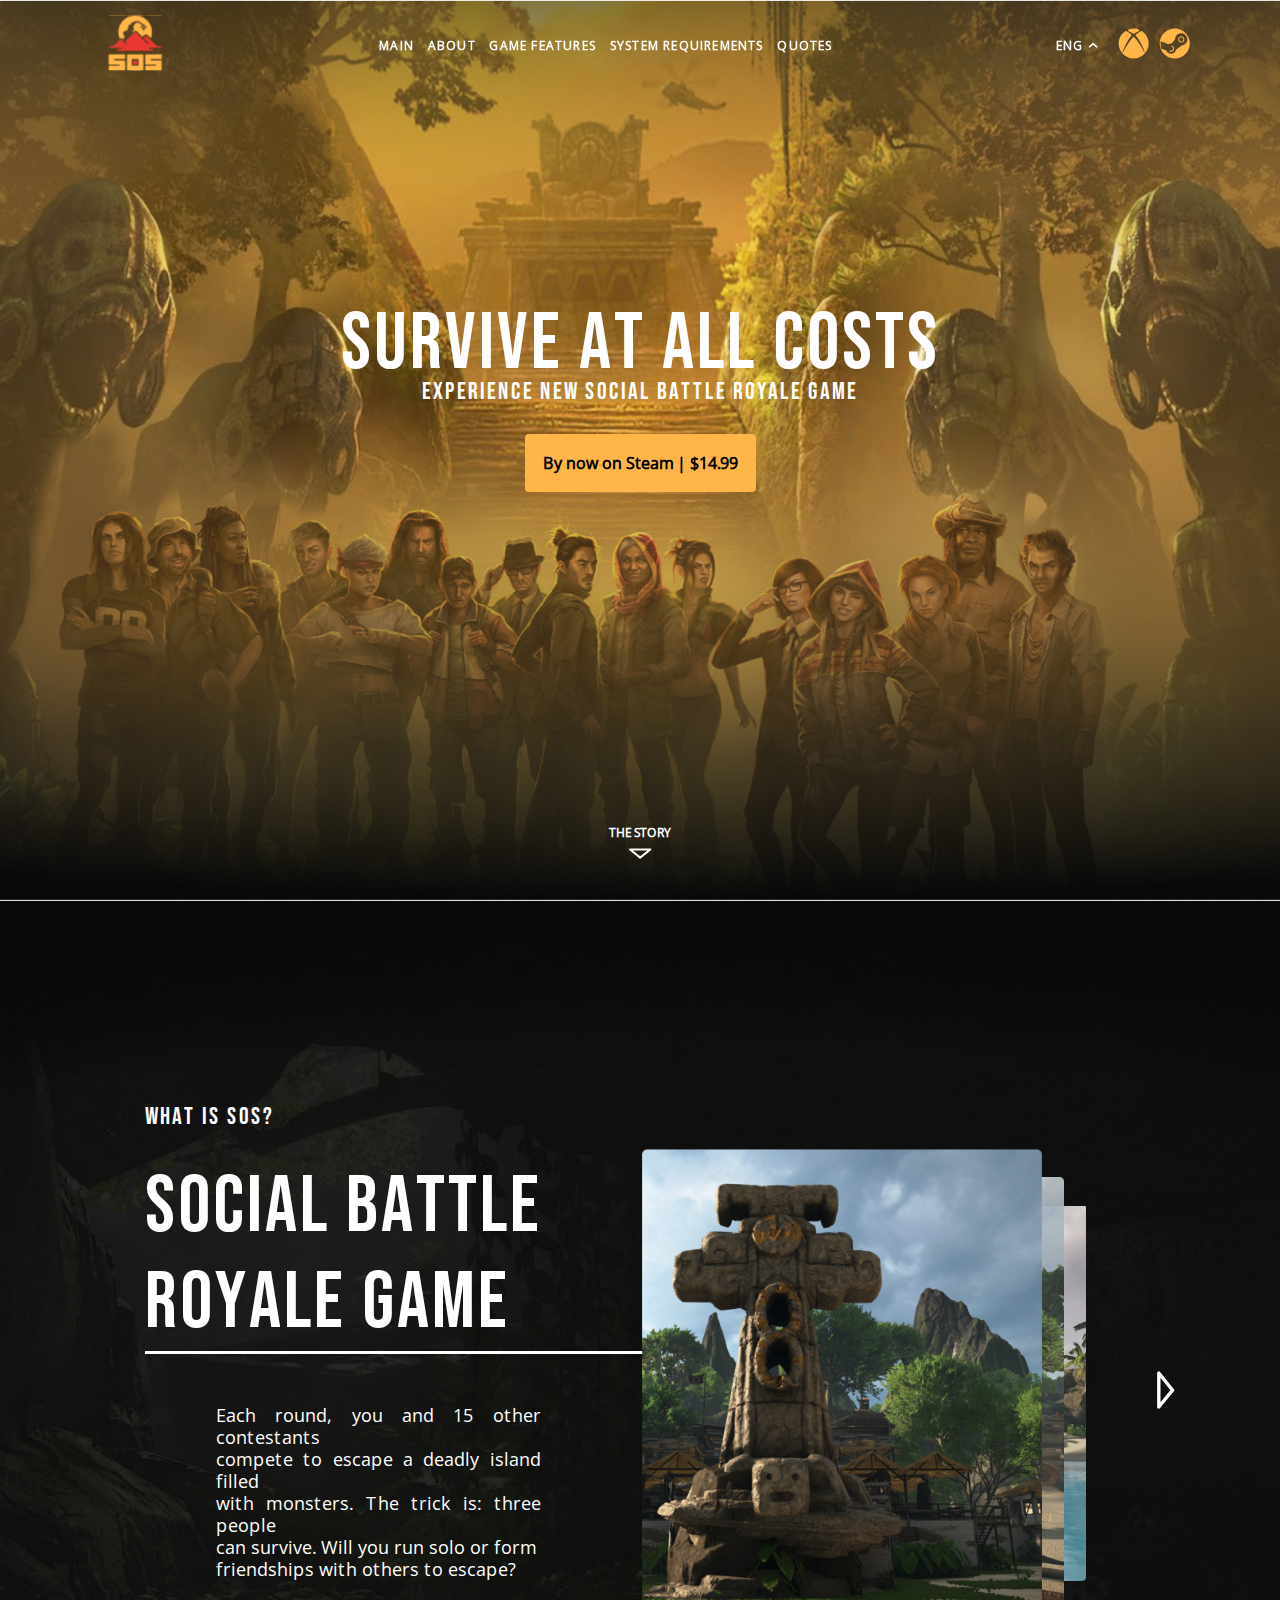
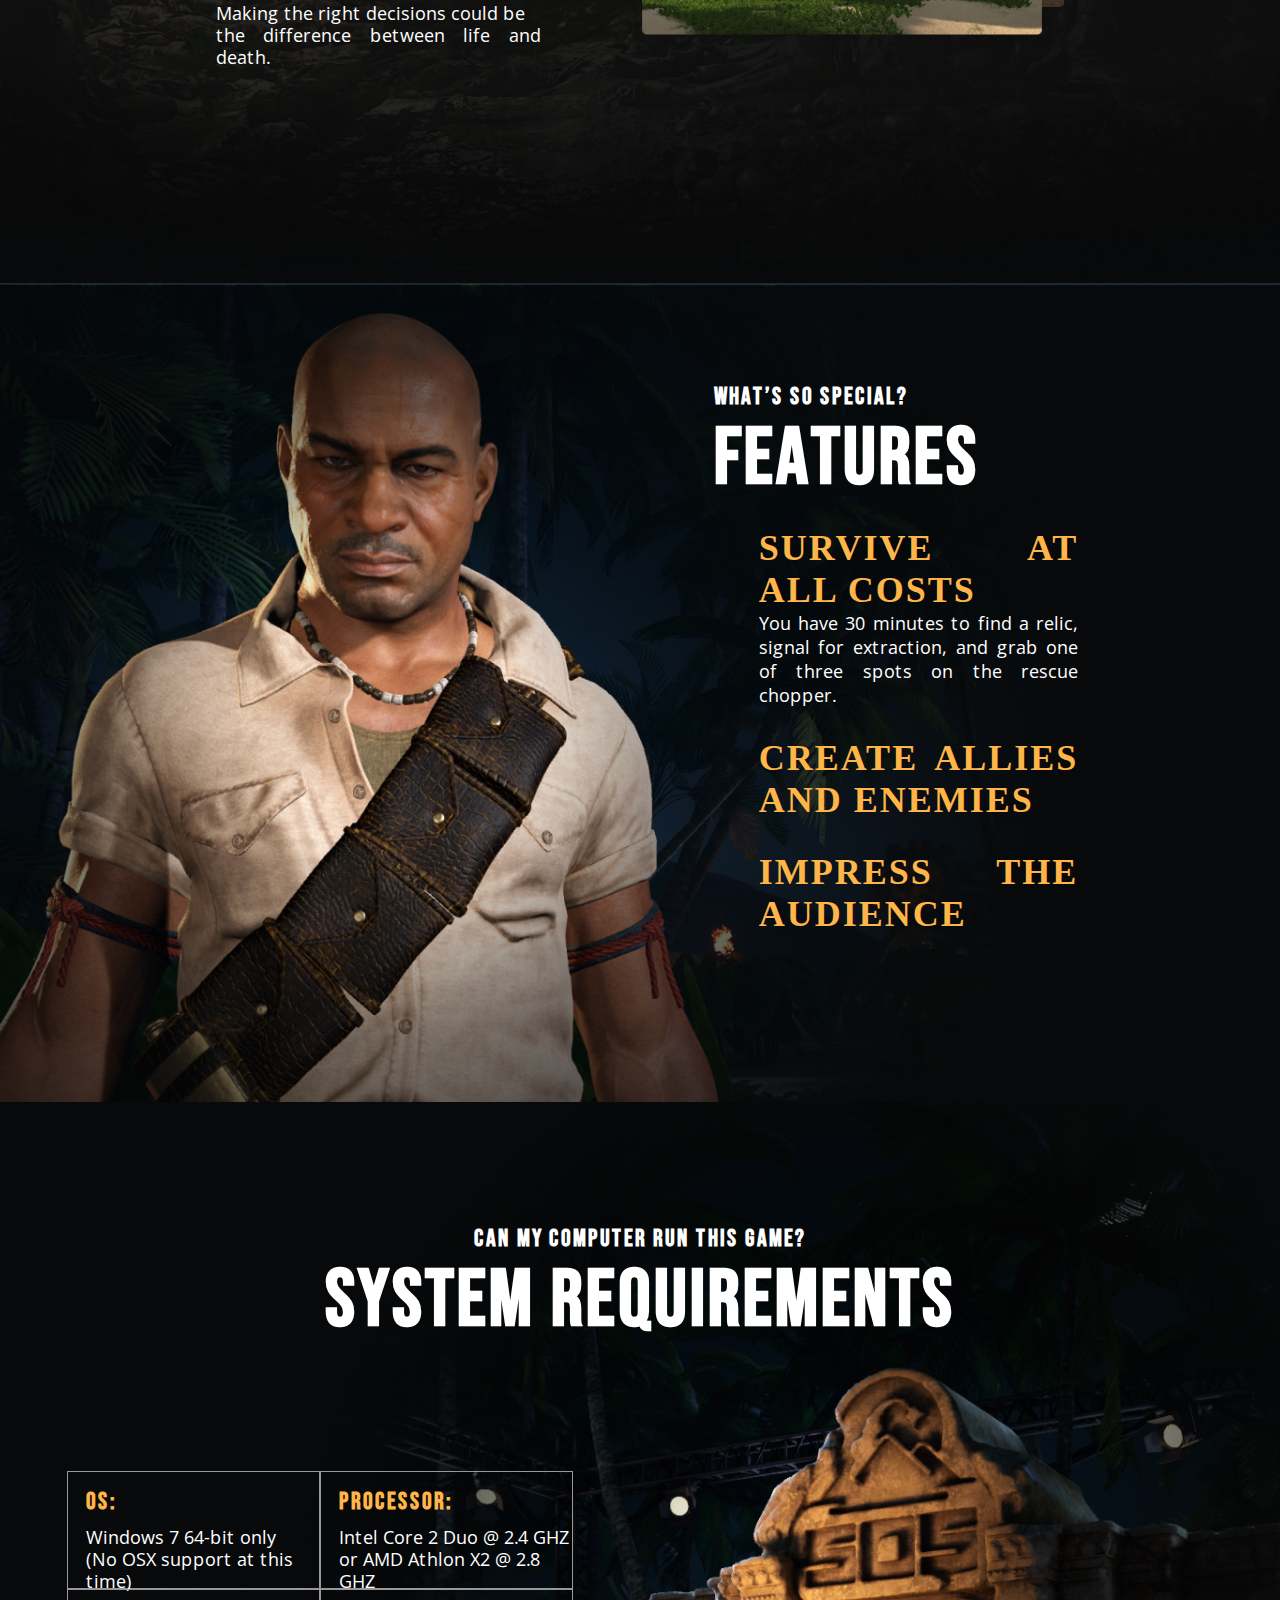
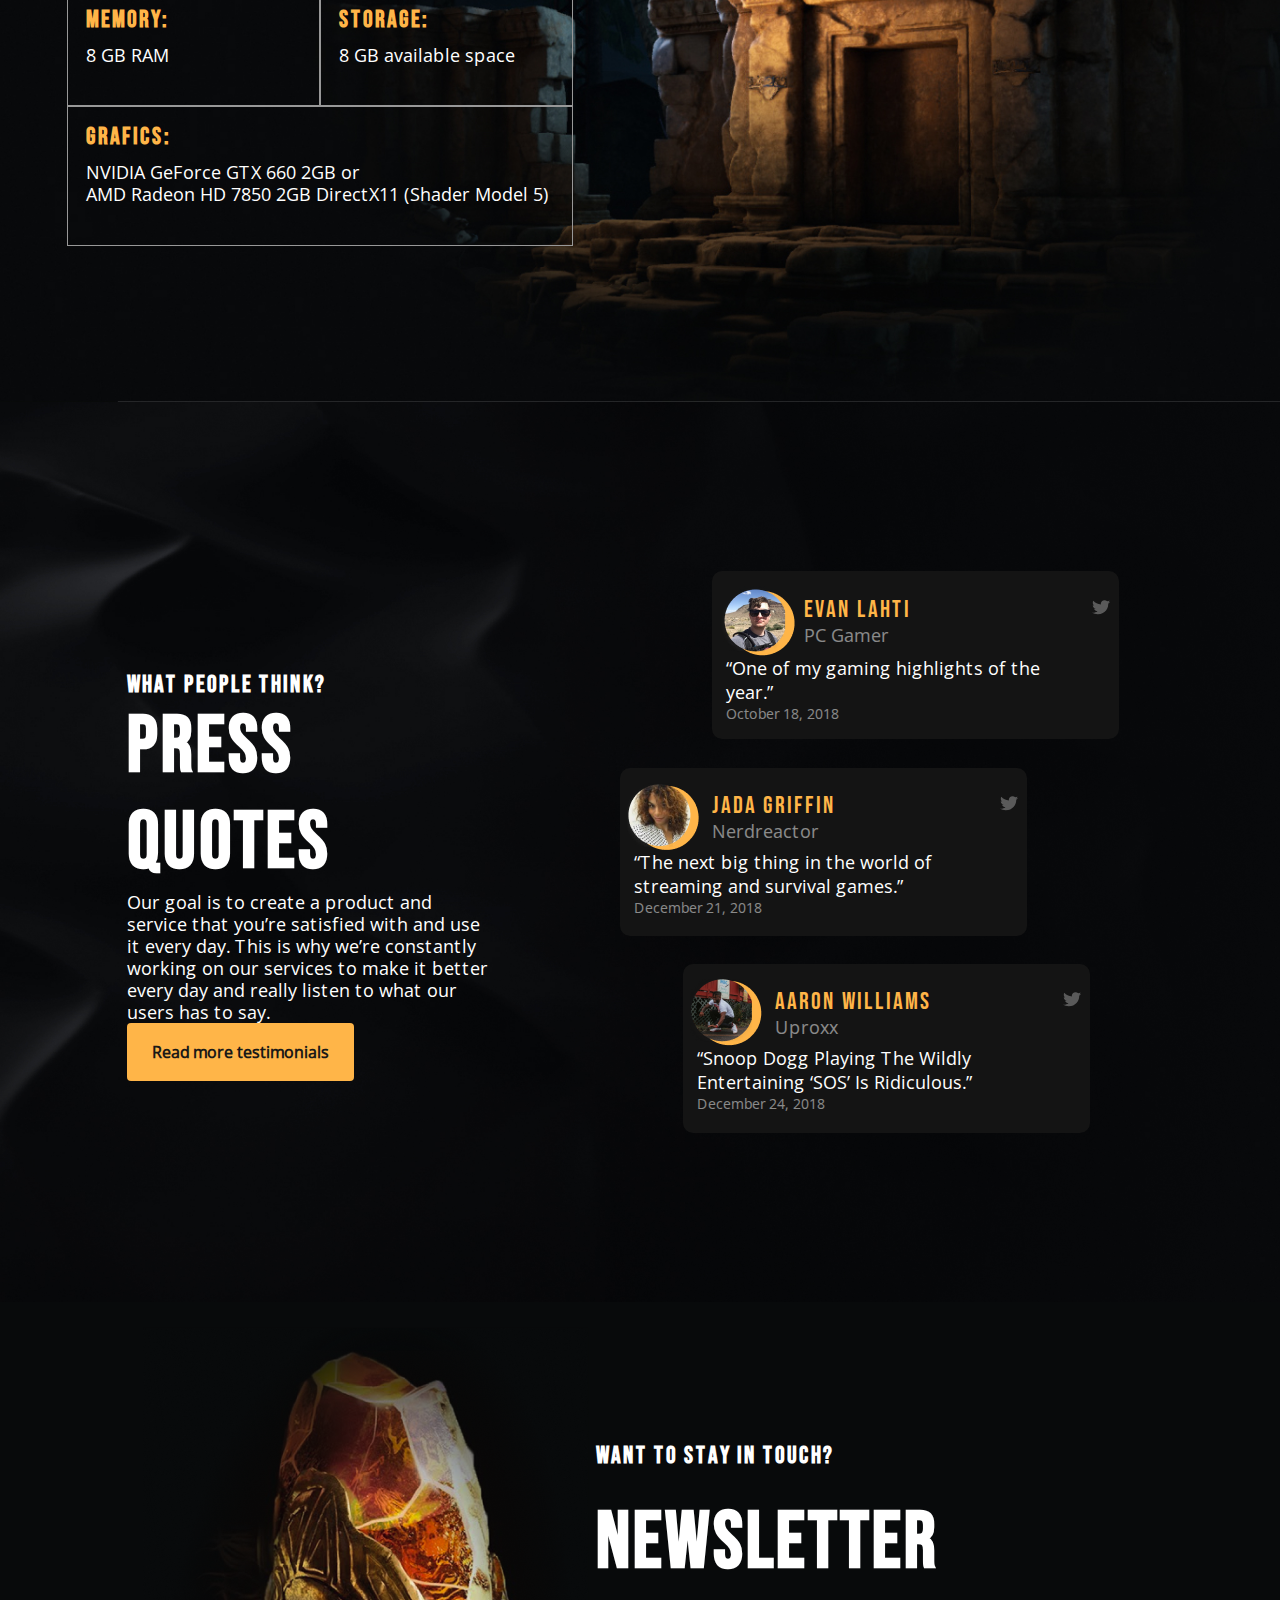
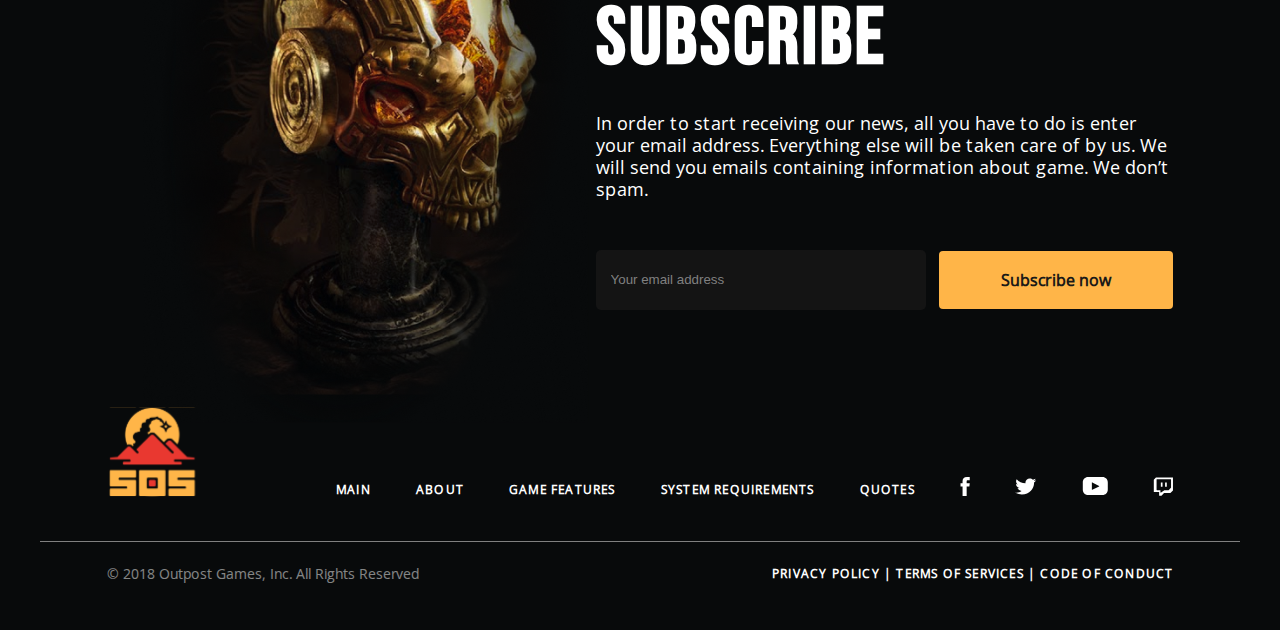
==== index.html @ 5ab9ede2 "Add files via upload" ====
<!DOCTYPE html>
<html lang="en">

<head>
    <meta charset="UTF-8">
    <meta name="format-detection" content="telephone=no">
    <meta name="viewport" content="width=device-width, initial-scale=1.0">
    <title>Game SOS</title>
    <link rel="stylesheet" href="./css/style.css">
</head>

<body>
    <header>
        <a href="#main" class="header-logo">
            <img src="./img/header/logo.svg" alt="Logotype" class="logotype">
        </a>
        <nav class="nav nav-menu">
            <ul class="nav-list">
                <li><a href="#main" class="nav-elem">MAIN</a></li>
                <li><a href="#battle" class="nav-elem">ABOUT</a></li>
                <li><a href="#feature" class="nav-elem">GAME FEATURES</a></li>
                <li><a href="#system" class="nav-elem">SYSTEM REQUIREMENTS</a></li>
                <li><a href="#reviews" class="nav-elem">QUOTES</a></li>
            </ul>
        </nav>
        <div class="inner-link">
            <div class="language">
                <a href="#" class="lang-text active">ENG <img src="./img/header/list.svg" alt="list"></a>
                <ul class="lang-list">
                    <li><a href="404.html" class="lang-text">RUS</a></li>
                    <li><a href="404.html" class="lang-text">FRA</a></li>
                    <li><a href="404.html" class="lang-text">DEU</a></li>
                </ul>
            </div>
            <div class="item-links">
                <a href="404.html" class="xbox-link">
                    <img src="img/header/xbox.svg" alt="Xbox">
                </a>
                <a href="404.html" class="steam-link">
                    <img src="img/header/steam.svg" alt="Steam">
                </a>
            </div>
            <button class="burger-btn"></button>
        </div>
    </header>

    <main>
        <section class="screen1" id="main">
            <div class="screen1-information">
                <h1>Survive at all costs</h1>
                <h3>Experience new social battle royale game</h3>
                <button>By now on Steam | $14.99</button>
            </div>
            <div class="screen1-navigation">
                <a href="#battle" class="screen1-story">The Story<br><img src="./img/screen1/scroll_down.svg"
                        alt="scroll down"></a>
                <div class="screen1-slider">
                    <div class="circle active"></div>
                    <div class="circle"></div>
                    <div class="circle"></div>
                    <div class="circle"></div>
                    <img src="./img/screen1/switch.svg" alt="arrow" class="arrow">
                </div>
            </div>
        </section>

        <section class="screen2" id="battle">
            <div class="screen2-information">
                <div class="head">
                    <h3>What is SOS?</h3>
                    <h2>social battle<br>royale game</h2>
                    <hr>
                </div>
                <p>Each round, you and 15 other contestants<br>compete to escape a deadly island filled<br>with
                    monsters. The trick is: three people<br>can survive. Will you run solo or form<br>friendships
                    with others to escape? <br><br>Making the right decisions could be<br>the difference between
                    <a href="#" class="p-decoration">life and death</a>.
                </p>

            </div>
            <div class="screen2-slider">
                <div class="photo">
                    <img src="./img/screen2/slide-1.png" class="slide s1" alt="Photo 1">
                    <img src="./img/screen2/slide-2.png" class="slide s2" alt="Photo 2">
                    <img src="./img/screen2/slide-3.png" class="slide s3" alt="Photo 3">
                </div>
                <a href="#" id="switch"><img src="./img/screen2/switch.svg" alt="switch"></a>
            </div>
        </section>

        <section class="screen3" id="feature">
            <div class="container">
                <div class="head">
                    <h3>What’s so special?</h3>
                    <h2>features</h2>
                </div>
                <div class="accordion">
                    <article>
                        <input id="article1" type="radio" name="articles" checked>
                        <label for="article1">
                            <p>SURVIVE AT ALL COSTS</p>
                        </label>
                        <p>You have 30 minutes to find a relic, signal for extraction, and grab one of three spots on
                            the rescue chopper.</p>
                    </article>
                    <article>
                        <input id="article2" type="radio" name="articles">
                        <label for="article2">
                            <p>CREATE ALLIES AND ENEMIES</p>
                        </label>
                        <p>You have 30 minutes to find a relic, signal for extraction, and grab one of three spots on
                            the rescue chopper.</p>
                    </article>
                    <article>
                        <input id="article3" type="radio" name="articles">
                        <label for="article3">
                            <p>IMPRESS THE AUDIENCE</p>
                        </label>
                        <p>You have 30 minutes to find a relic, signal for extraction, and grab one of three spots on
                            the rescue chopper.</p>
                    </article>
                </div>
            </div>
        </section>

        <section class="screen4" id="system">
            <div class="head">
                <h3>Can My Computer Run this game?</h3>
                <h2>system requirements</h2>
            </div>
            <div class="requirements">
                <div class="requirement">
                    <h5>OS:</h5>
                    <p>Windows 7 64-bit only <br>(No OSX support at this time)</p>
                </div>
                <div class="requirement">
                    <h5>PROCESSOR:</h5>
                    <p>Intel Core 2 Duo @ 2.4 GHZ or AMD Athlon X2 @ 2.8 GHZ</p>
                </div>
                <div class="requirement">
                    <h5>MEMORY:</h5>
                    <p>8 GB RAM</p>
                </div>
                <div class="requirement">
                    <h5>STORAGE:</h5>
                    <p>8 GB available space</p>
                </div>
                <div class="requirement">
                    <h5>GRAFICS:</h5>
                    <p>NVIDIA GeForce GTX 660 2GB or <br>AMD Radeon HD 7850 2GB DirectX11 (Shader Model 5)</p>
                </div>
            </div>
        </section>

        <section class="screen5" id="reviews">
            <div class="screen5-information">
                <h3>What people think?</h3>
                <h2>Press quotes</h2>
                <p>Our goal is to create a product and service that you’re satisfied with and use it every day. This is
                    why we’re constantly working on our services to make it better every day and really listen to what
                    our users has to say.</p>
                <button>Read more testimonials</button>
            </div>
            <div class="screen5-comments">
                <div class="comment">
                    <div class="user">
                        <img src="./img/screen5/comment1.png" alt="avatar">
                        <div class="user-info">
                            <p class="name">Evan Lahti</p>
                            <a href="#main"><img src="./img/screen5/twitter.svg" alt="twitter link"></a>
                            <p class="work">PC Gamer</p>
                        </div>
                    </div>
                    <p class="comment-text">“One of my gaming highlights of the year.”</p>
                    <p class="date">October 18, 2018</p>
                </div>
                <div class="comment">
                    <div class="user">
                        <img src="./img/screen5/comment2.png" alt="avater">
                        <div class="user-info">
                            <p class="name">Jada Griffin</p>
                            <a href="#main"><img src="./img/screen5/twitter.svg" alt="twitter link"></a>
                            <p class="work">Nerdreactor</p>
                        </div>
                    </div>
                    <p class="comment-text">“The next big thing in the world of streaming and survival games.”</p>
                    <p class="date">December 21, 2018</p>
                </div>
                <div class="comment">
                    <div class="user">
                        <img src="./img/screen5/comment3.png" alt="">
                        <div class="user-info">
                            <p class="name">Aaron Williams</p>
                            <a href="#main"><img src="./img/screen5/twitter.svg" alt="twitter link"></a>
                            <p class="work">Uproxx</p>
                        </div>
                    </div>
                    <p class="comment-text">“Snoop Dogg Playing The Wildly Entertaining ‘SOS’ Is Ridiculous.”</p>
                    <p class="date">December 24, 2018</p>
                </div>
            </div>
        </section>
    </main>

    <footer>
        <div class="footer-form">
            <img src="./img/footer/statue.png" alt="statue">
            <div class="information">
                <h3>Want to stay in touch?</h3>
                <h2>newsletter SUBSCRIBE </h2>
                <p>In order to start receiving our news, all you have to do is enter your email address. Everything else
                    will be taken care of by us. We will send you emails containing information about game. We don’t
                    spam.</p>
                <form class="form">
                    <input type="email" class="email" value="Your email address">
                    <input type="submit" value="Subscribe now">
                </form>
            </div>
        </div>
        <div class="footer-up">
            <a href="#main" class="header-logo">
                <img src="./img/footer/logo.svg" alt="Logotype" class="logotype">
            </a>
            <nav class="nav menu">
                <ul class="nav-list">
                    <li><a href="#main" class="nav-elem">MAIN</a></li>
                    <li><a href="#battle" class="nav-elem">ABOUT</a></li>
                    <li><a href="#feature" class="nav-elem">GAME FEATURES</a></li>
                    <li><a href="#system" class="nav-elem">SYSTEM REQUIREMENTS</a></li>
                    <li><a href="#reviews" class="nav-elem">QUOTES</a></li>
                    <li><a href="404.html" class="sozial"><img src="./img/footer/facebook.svg" alt="faceboock"></a></li>
                    <li><a href="404.html" class="sozial"><img src="./img/footer/twitter.svg" alt="twitter"></a></li>
                    <li><a href="404.html" class="sozial"><img src="./img/footer/youtube.svg" alt="youtube"></a></li>
                    <li><a href="404.html" class="sozial"><img src="./img/footer/twitch.svg" alt="twitch"></a></li>
                </ul>
            </nav>
        </div>
        <hr>
        <div class="footer-down">
            <p> © 2018 Outpost Games, Inc. All Rights Reserved</p>
            <a href="404.html">Privacy Policy | Terms of Services | Code of Conduct </a>
        </div>
    </footer>

    <script src="./js/app.js"></script>
</body>

</html>
---- css/style.css ----
@font-face {
  font-family: Icons;
  font-display: swap;
  src: url("../fonts/icons.woff") format("woff"), url("../fonts/icons.woff2") format("woff2");
}
@font-face {
  font-family: BebasNeue;
  font-display: swap;
  src: url("../fonts/BebasNeue.woff") format("woff"), url("../fonts/BebasNeue.woff2") format("woff2");
}
@font-face {
  font-family: OpenSans;
  font-display: swap;
  src: url("../fonts/OpenSans-Regular.woff") format("woff"), url("../fonts/OpenSans-Regular.woff") format("woff2");
}
* {
  margin: 0;
  padding: 0;
  border: 0;
}

*,
*:before,
*:after {
  -webkit-box-sizing: border-box;
          box-sizing: border-box;
}

html,
body {
  height: 100%;
  min-width: 320px;
}

body::-webkit-scrollbar {
  width: 0;
}

body {
  -ms-overflow-style: none; /* IE and Edge */
  scrollbar-width: none; /* Firefox */
}

h1,
h2,
h3,
h4,
h5,
h6 {
  font-weight: 400;
}

button {
  cursor: pointer;
  color: inherit;
  background-color: inherit;
}

a {
  color: inherit;
}
a:link, a:visited, a:hover {
  text-decoration: none;
}

ul li {
  list-style: none;
}

body {
  width: 100vw;
  background: #000;
  color: #fff;
}

header {
  position: fixed;
  height: 10vh;
  width: 100%;
  padding-right: 8.3333333333vw;
  padding-left: 8.3333333333vw;
  display: -webkit-box;
  display: -ms-flexbox;
  display: flex;
  -webkit-box-orient: horizontal;
  -webkit-box-direction: normal;
      -ms-flex-direction: row;
          flex-direction: row;
  -webkit-box-pack: justify;
      -ms-flex-pack: justify;
          justify-content: space-between;
  -webkit-box-align: center;
      -ms-flex-align: center;
          align-items: center;
  z-index: 1000;
}
header nav {
  width: 42.5%;
}
header nav ul {
  display: -webkit-box;
  display: -ms-flexbox;
  display: flex;
  -webkit-box-orient: horizontal;
  -webkit-box-direction: normal;
      -ms-flex-direction: row;
          flex-direction: row;
  -webkit-box-pack: justify;
      -ms-flex-pack: justify;
          justify-content: space-between;
  -webkit-box-align: center;
      -ms-flex-align: center;
          align-items: center;
}
header nav a {
  color: #fff;
  font-family: OpenSans;
  font-size: 12px;
  font-weight: 700;
  letter-spacing: 1.2px;
  padding-bottom: 5px;
}
header nav a:hover {
  border-bottom: 3px solid #ffb548;
  -webkit-transition: 0.1s all;
  transition: 0.1s all;
}
header .inner-link {
  width: 11.65%;
  display: -webkit-box;
  display: -ms-flexbox;
  display: flex;
  -webkit-box-orient: horizontal;
  -webkit-box-direction: normal;
      -ms-flex-direction: row;
          flex-direction: row;
  -webkit-box-pack: justify;
      -ms-flex-pack: justify;
          justify-content: space-between;
  -webkit-box-align: center;
      -ms-flex-align: center;
          align-items: center;
}
header .inner-link .language {
  position: relative;
  color: #fff;
  font-family: OpenSans;
  font-size: 12px;
  font-weight: 700;
  letter-spacing: 1.2px;
}
header .inner-link .language .lang-list:not(.active) a:hover {
  color: #FFB548;
}
header .inner-link .language .active {
  display: -webkit-box;
  display: -ms-flexbox;
  display: flex;
  -webkit-box-align: center;
      -ms-flex-align: center;
          align-items: center;
  -webkit-box-pack: center;
      -ms-flex-pack: center;
          justify-content: center;
  gap: 5px;
}
header .inner-link .language .active img {
  -webkit-transition: -webkit-transform 0.5s ease-in-out;
  transition: -webkit-transform 0.5s ease-in-out;
  transition: transform 0.5s ease-in-out;
  transition: transform 0.5s ease-in-out, -webkit-transform 0.5s ease-in-out;
}
header .inner-link .language .active,
header .inner-link .language li {
  margin: 6.5px;
  margin-right: 20px;
}
header .inner-link .language .lang-list {
  position: absolute;
  display: none;
  border-radius: 3px;
}
header .inner-link .language:hover .lang-list, header .inner-link .language:active .lang-list, header .inner-link .language:focus .lang-list {
  display: block;
  margin-top: 11px;
  background-color: black;
}
header .inner-link .language:hover img, header .inner-link .language:active img, header .inner-link .language:focus img {
  -webkit-transform: rotate(180deg);
          transform: rotate(180deg);
}
header .inner-link .item-links {
  display: -webkit-box;
  display: -ms-flexbox;
  display: flex;
  -webkit-box-orient: horizontal;
  -webkit-box-direction: normal;
      -ms-flex-direction: row;
          flex-direction: row;
  -webkit-box-pack: justify;
      -ms-flex-pack: justify;
          justify-content: space-between;
  -webkit-box-align: center;
      -ms-flex-align: center;
          align-items: center;
  gap: 10px;
}
header .inner-link .burger-btn {
  display: none;
}

@media (width < 1200px) {
  nav {
    display: none;
  }
}
.screen1 {
  background-image: url("../img/background/bg_main.jpg");
  background-position: center;
  background-repeat: no-repeat;
  background-size: cover;
  min-height: 100vh;
  min-width: 100vw;
  display: -webkit-box;
  display: -ms-flexbox;
  display: flex;
  -webkit-box-orient: vertical;
  -webkit-box-direction: normal;
      -ms-flex-direction: column;
          flex-direction: column;
  -ms-flex-pack: distribute;
      justify-content: space-around;
  -webkit-box-align: center;
      -ms-flex-align: center;
          align-items: center;
}
.screen1 .screen1-information {
  width: 100%;
  height: 80vh;
  display: -webkit-box;
  display: -ms-flexbox;
  display: flex;
  -webkit-box-orient: vertical;
  -webkit-box-direction: normal;
      -ms-flex-direction: column;
          flex-direction: column;
  -webkit-box-pack: center;
      -ms-flex-pack: center;
          justify-content: center;
  -webkit-box-align: center;
      -ms-flex-align: center;
          align-items: center;
  text-align: center;
}
.screen1 .screen1-information h1 {
  color: #fff;
  font-family: "BebasNeue";
  font-size: 80px;
  font-weight: 400px;
  letter-spacing: 3px;
  text-transform: uppercase;
}
.screen1 .screen1-information h3 {
  color: #fff;
  font-family: "BebasNeue";
  font-size: 24px;
  font-weight: 400px;
  letter-spacing: 2px;
  margin-top: -15px;
  margin-bottom: 28px;
}
.screen1 .screen1-information button {
  color: #000;
  font-family: OpenSans;
  font-size: 16px;
  font-weight: 700;
  background-color: #FFB548;
  padding: 18px;
  border-radius: 4px;
  -webkit-transition: all 0.3s ease-in-out;
  transition: all 0.3s ease-in-out;
}
.screen1 .screen1-information button:hover {
  background-color: #FFA234;
  -webkit-transform: scale(1.05);
          transform: scale(1.05);
}
.screen1 .screen1-information button:active {
  background-color: #FF8F20;
  -webkit-transform: scale(0.95);
          transform: scale(0.95);
}
.screen1 .screen1-navigation {
  display: -webkit-box;
  display: -ms-flexbox;
  display: flex;
  -webkit-box-orient: vertical;
  -webkit-box-direction: normal;
      -ms-flex-direction: column;
          flex-direction: column;
  -webkit-box-pack: center;
      -ms-flex-pack: center;
          justify-content: center;
  -webkit-box-align: center;
      -ms-flex-align: center;
          align-items: center;
  color: #fff;
  font-family: OpenSans;
  font-size: 12px;
  font-weight: 700;
  line-height: 22px;
  text-transform: uppercase;
  text-align: center;
}
.screen1 .screen1-slider {
  display: none;
}

.screen2 {
  background-image: url("../img/background/bg_battle.jpg");
  background-position: center;
  background-repeat: no-repeat;
  background-size: cover;
  min-height: 109.375vh;
  min-width: 100vw;
  display: -webkit-box;
  display: -ms-flexbox;
  display: flex;
  -webkit-box-orient: horizontal;
  -webkit-box-direction: normal;
      -ms-flex-direction: row;
          flex-direction: row;
  -webkit-box-pack: center;
      -ms-flex-pack: center;
          justify-content: center;
  -webkit-box-align: center;
      -ms-flex-align: center;
          align-items: center;
  gap: 100px;
}

.screen2-information {
  margin-left: 40px;
  display: -webkit-box;
  display: -ms-flexbox;
  display: flex;
  -webkit-box-orient: vertical;
  -webkit-box-direction: normal;
      -ms-flex-direction: column;
          flex-direction: column;
  -webkit-box-pack: space-evently;
      -ms-flex-pack: space-evently;
          justify-content: space-evently;
  -webkit-box-align: center;
      -ms-flex-align: center;
          align-items: center;
}
.screen2-information h2 {
  color: #fff;
  font-family: "BebasNeue";
  font-size: 80px;
  font-weight: 400px;
  letter-spacing: 3px;
  text-transform: uppercase;
}
.screen2-information h3 {
  color: #fff;
  font-family: "BebasNeue";
  font-size: 24px;
  font-weight: 400px;
  letter-spacing: 2px;
  margin-top: -15px;
  margin-bottom: 28px;
}
.screen2-information p {
  width: 25.3472222222vw;
  margin-left: 70px;
  margin-top: 50px;
  color: #fff;
  font-family: OpenSans;
  font-size: 18px;
  font-weight: 400px;
  text-align: justify;
  line-height: 22px;
}
.screen2-information .p-decoration {
  position: relative;
  overflow: hidden;
}
.screen2-information .p-decoration::after {
  position: absolute;
  bottom: 0;
  left: 0;
  width: 100%;
  height: 2px;
  background-color: #FFB548;
  -webkit-transform: scaleX(0);
          transform: scaleX(0);
  -webkit-transform-origin: center;
          transform-origin: center;
  -webkit-transition: -webkit-transform 0.5s ease;
  transition: -webkit-transform 0.5s ease;
  transition: transform 0.5s ease;
  transition: transform 0.5s ease, -webkit-transform 0.5s ease;
}
.screen2-information .p-decoration:hover::after {
  -webkit-transform: scaleX(1);
          transform: scaleX(1);
  -webkit-animation: underline 2s ease;
          animation: underline 2s ease;
}
@-webkit-keyframes underline {
  0% {
    -webkit-transform: scaleX(0);
            transform: scaleX(0);
  }
  100% {
    -webkit-transform: scaleX(1);
            transform: scaleX(1);
  }
}
@keyframes underline {
  0% {
    -webkit-transform: scaleX(0);
            transform: scaleX(0);
  }
  100% {
    -webkit-transform: scaleX(1);
            transform: scaleX(1);
  }
}
.screen2-information .head {
  -ms-flex-item-align: start;
      -ms-grid-row-align: start;
      align-self: start;
}
.screen2-information .head hr {
  border: none;
  border-top: 3px solid #fff;
  width: 130%;
}

.screen2-slider {
  display: -webkit-box;
  display: -ms-flexbox;
  display: flex;
  -webkit-box-pack: justify;
      -ms-flex-pack: justify;
          justify-content: space-between;
  width: 41.6666666667%;
}
.screen2-slider .photo {
  position: relative;
  width: 83.3333333333%;
  display: -webkit-box;
  display: -ms-flexbox;
  display: flex;
  -webkit-box-align: center;
      -ms-flex-align: center;
          align-items: center;
}
.screen2-slider .photo .slide {
  position: absolute;
  -webkit-transition: all 0.5s ease;
  transition: all 0.5s ease;
}
.screen2-slider .photo .s1 {
  width: 90%;
  z-index: 200;
}
.screen2-slider .photo .s2 {
  width: 80%;
  z-index: 100;
  left: 15%;
}
.screen2-slider .photo .s3 {
  width: 70%;
  z-index: 0;
  left: 30%;
}

.screen3 {
  background-image: url("../img/background/bg_features.jpg");
  background-position: center;
  background-repeat: no-repeat;
  background-size: cover;
  height: 90.8333333333vh;
  min-width: 100vw;
  display: -webkit-box;
  display: -ms-flexbox;
  display: flex;
  -webkit-box-orient: horizontal;
  -webkit-box-direction: normal;
      -ms-flex-direction: row;
          flex-direction: row;
  -webkit-box-pack: center;
      -ms-flex-pack: center;
          justify-content: center;
  -webkit-box-align: center;
      -ms-flex-align: center;
          align-items: center;
}

.container {
  margin-left: 40vw;
  width: 28.4722222222%;
}
.container .head h3 {
  color: #fff;
  font-family: BebasNeue;
  font-size: 24px;
  font-weight: 700;
  letter-spacing: 2px;
}
.container .head h2 {
  color: #fff;
  font-family: BebasNeue;
  font-size: 80px;
  font-weight: 700;
  letter-spacing: 3px;
  text-transform: uppercase;
}
.container .accordion {
  padding-left: 45px;
  margin-top: -10px;
  margin-bottom: 70px;
}
.container .accordion p {
  color: #fff;
  font-family: OpenSans;
  font-size: 18px;
  font-weight: 400px;
  text-align: justify;
}
.container .accordion label > p {
  color: #FFB548;
  font-family: Bebas Neue;
  font-size: 36px;
  font-weight: 700;
  letter-spacing: 2px;
}
.container input[type=radio] {
  -webkit-appearance: none;
     -moz-appearance: none;
          appearance: none;
  position: fixed;
  top: -100vh;
  left: -100vh;
}
.container input[type=radio] ~ p {
  max-height: 0;
  overflow: hidden;
  -webkit-transition: max-height 0.5s;
  transition: max-height 0.5s;
}
.container input[type=radio]:checked ~ p {
  max-height: 200px;
}
.container article {
  margin-top: 30px;
}

.screen4 {
  background-image: url("../img/background/bg_system.jpg");
  background-position: center;
  background-repeat: no-repeat;
  background-size: cover;
  min-height: 100vh;
  min-width: 100vw;
  display: -webkit-box;
  display: -ms-flexbox;
  display: flex;
  -webkit-box-orient: vertical;
  -webkit-box-direction: normal;
      -ms-flex-direction: column;
          flex-direction: column;
  -webkit-box-pack: space-evenly;
      -ms-flex-pack: space-evenly;
          justify-content: space-evenly;
  -webkit-box-align: center;
      -ms-flex-align: center;
          align-items: center;
  padding-bottom: 2.6041666667%;
}
.screen4 h2 {
  color: #fff;
  font-family: BebasNeue;
  font-size: 80px;
  font-weight: 700;
  letter-spacing: 3px;
  text-transform: uppercase;
}
.screen4 h3 {
  color: #fff;
  font-family: BebasNeue;
  font-size: 24px;
  font-weight: 700;
  letter-spacing: 2px;
}
.screen4 h5 {
  color: #FFB548;
  font-family: BebasNeue;
  font-size: 24px;
  font-weight: 700;
  letter-spacing: 2px;
}
.screen4 p {
  color: #fff;
  font-family: OpenSans;
  font-size: 18px;
  font-weight: 400px;
  line-height: 22px;
}
.screen4 .head {
  display: -webkit-box;
  display: -ms-flexbox;
  display: flex;
  -webkit-box-orient: vertical;
  -webkit-box-direction: normal;
      -ms-flex-direction: column;
          flex-direction: column;
  -webkit-box-pack: justify;
      -ms-flex-pack: justify;
          justify-content: space-between;
  -webkit-box-align: center;
      -ms-flex-align: center;
          align-items: center;
}
.screen4 .requirements {
  padding-right: 50%;
  display: -ms-grid;
  display: grid;
  -ms-grid-columns: 19.7916666667vw 19.7916666667vw;
  grid-template-columns: 19.7916666667vw 19.7916666667vw;
  -ms-grid-rows: 13.0208333333vh 13.0208333333vh 15.625vh;
  grid-template-rows: 13.0208333333vh 13.0208333333vh 15.625vh;
      grid-template-areas: "o p" "m s" "g g";
}
.screen4 .requirements .requirement {
  border-style: solid;
  border-color: #989898;
  border-width: 1px;
  padding-left: 18px;
  padding-top: 15px;
  display: -webkit-box;
  display: -ms-flexbox;
  display: flex;
  -webkit-box-orient: vertical;
  -webkit-box-direction: normal;
      -ms-flex-direction: column;
          flex-direction: column;
  gap: 10px;
}
.screen4 .requirements .requirement:nth-child(1) {
  -ms-grid-row: 1;
  -ms-grid-column: 1;
  grid-area: o;
}
.screen4 .requirements .requirement:nth-child(2) {
  -ms-grid-row: 1;
  -ms-grid-column: 2;
  grid-area: p;
}
.screen4 .requirements .requirement:nth-child(3) {
  -ms-grid-row: 2;
  -ms-grid-column: 1;
  grid-area: m;
}
.screen4 .requirements .requirement:nth-child(4) {
  -ms-grid-row: 2;
  -ms-grid-column: 2;
  grid-area: s;
}
.screen4 .requirements .requirement:nth-child(5) {
  -ms-grid-row: 3;
  -ms-grid-column: 1;
  -ms-grid-column-span: 2;
  grid-area: g;
}

.screen5 {
  background-image: url("../img/background/bg_reviews.jpg");
  background-position: center;
  background-repeat: no-repeat;
  background-size: cover;
  min-height: 100vh;
  min-width: 100vw;
  display: -webkit-box;
  display: -ms-flexbox;
  display: flex;
  -webkit-box-orient: horizontal;
  -webkit-box-direction: normal;
      -ms-flex-direction: row;
          flex-direction: row;
  -webkit-box-pack: space-evenly;
      -ms-flex-pack: space-evenly;
          justify-content: space-evenly;
  -webkit-box-align: center;
      -ms-flex-align: center;
          align-items: center;
}
.screen5 .screen5-information {
  display: -webkit-box;
  display: -ms-flexbox;
  display: flex;
  -webkit-box-orient: vertical;
  -webkit-box-direction: normal;
      -ms-flex-direction: column;
          flex-direction: column;
  -webkit-box-pack: justify;
      -ms-flex-pack: justify;
          justify-content: space-between;
  -webkit-box-align: start;
      -ms-flex-align: start;
          align-items: start;
  width: 28.5416666667%;
  height: 40.3125vh;
}
.screen5 .screen5-information h3 {
  color: #fff;
  font-family: BebasNeue;
  font-size: 24px;
  font-weight: 700;
  letter-spacing: 2px;
}
.screen5 .screen5-information h2 {
  color: #fff;
  font-family: BebasNeue;
  font-size: 80px;
  font-weight: 700;
  letter-spacing: 3px;
  text-transform: uppercase;
}
.screen5 .screen5-information p {
  color: #fff;
  font-family: OpenSans;
  font-size: 18px;
  font-weight: 400px;
  line-height: 22px;
}
.screen5 .screen5-information button {
  color: #1A1917;
  font-family: OpenSans;
  font-size: 16px;
  font-weight: 700;
  width: 62%;
  background-color: #FFB548;
  padding: 18px;
  border-radius: 4px;
  -webkit-transition: all 0.3s ease-in-out;
  transition: all 0.3s ease-in-out;
}
.screen5 .screen5-information button:hover {
  background-color: #FFA234;
  -webkit-transform: scale(1.05);
          transform: scale(1.05);
}
.screen5 .screen5-information button:active {
  background-color: #FF8F20;
  -webkit-transform: scale(0.95);
          transform: scale(0.95);
}
.screen5 .screen5-comments {
  width: 41.6666666667%;
  height: 100vh;
  display: -webkit-box;
  display: -ms-flexbox;
  display: flex;
  -webkit-box-orient: vertical;
  -webkit-box-direction: normal;
      -ms-flex-direction: column;
          flex-direction: column;
  -webkit-box-pack: center;
      -ms-flex-pack: center;
          justify-content: center;
  -webkit-box-align: center;
      -ms-flex-align: center;
          align-items: center;
  gap: 3.125%;
}
.screen5 .screen5-comments .comment {
  padding-top: 15px;
  padding-bottom: 20px;
  width: 31.8055555556vw;
  height: 18.75vh;
  border-radius: 10px;
  background-color: #141414;
  display: -webkit-box;
  display: -ms-flexbox;
  display: flex;
  -webkit-box-orient: vertical;
  -webkit-box-direction: normal;
      -ms-flex-direction: column;
          flex-direction: column;
  -webkit-box-pack: justify;
      -ms-flex-pack: justify;
          justify-content: space-between;
  -webkit-box-align: start;
      -ms-flex-align: start;
          align-items: start;
}
.screen5 .screen5-comments .comment .comment-text,
.screen5 .screen5-comments .comment .date {
  width: 85.1528384279%;
  padding-left: 3.4934497817%;
  color: #fff;
  font-family: OpenSans;
  font-size: 18px;
  font-weight: 400px;
}
.screen5 .screen5-comments .comment .date {
  opacity: 0.5;
  font-size: 14px;
}
.screen5 .screen5-comments .comment .user {
  width: 96.1790393013%;
  -ms-flex-item-align: center;
      -ms-grid-row-align: center;
      align-self: center;
  display: -webkit-box;
  display: -ms-flexbox;
  display: flex;
  -webkit-box-orient: horizontal;
  -webkit-box-direction: normal;
      -ms-flex-direction: row;
          flex-direction: row;
  -webkit-box-pack: justify;
      -ms-flex-pack: justify;
          justify-content: space-between;
  -webkit-box-align: center;
      -ms-flex-align: center;
          align-items: center;
}
.screen5 .screen5-comments .comment .user .user-info {
  width: 78.313253012%;
  display: -webkit-box;
  display: -ms-flexbox;
  display: flex;
  -webkit-box-orient: horizontal;
  -webkit-box-direction: normal;
      -ms-flex-direction: row;
          flex-direction: row;
  -webkit-box-pack: justify;
      -ms-flex-pack: justify;
          justify-content: space-between;
  -webkit-box-align: center;
      -ms-flex-align: center;
          align-items: center;
  -ms-flex-wrap: wrap;
      flex-wrap: wrap;
}
.screen5 .screen5-comments .comment .user .user-info p {
  width: 60%;
}
.screen5 .screen5-comments .comment .user .user-info .name {
  color: #FFB548;
  font-family: BebasNeue;
  font-size: 24px;
  font-weight: 700px;
  letter-spacing: 2px;
}
.screen5 .screen5-comments .comment .user .user-info .work {
  color: #fff;
  font-family: OpenSans;
  font-size: 18px;
  font-weight: 400px;
  line-height: 22px;
  opacity: 0.5;
}
.screen5 .screen5-comments .comment:nth-child(1) {
  -ms-flex-item-align: end;
      -ms-grid-row-align: end;
      align-self: end;
}
.screen5 .screen5-comments .comment:nth-child(2) {
  -ms-flex-item-align: start;
      -ms-grid-row-align: start;
      align-self: start;
}
.screen5 .screen5-comments .comment:nth-child(1) {
  -ms-flex-item-align: center;
      -ms-grid-row-align: center;
      align-self: center;
  margin-left: 10.8333333333%;
}

footer {
  background-color: #080A0B;
  display: -webkit-box;
  display: -ms-flexbox;
  display: flex;
  -webkit-box-orient: vertical;
  -webkit-box-direction: normal;
      -ms-flex-direction: column;
          flex-direction: column;
  -webkit-box-pack: center;
      -ms-flex-pack: center;
          justify-content: center;
}
footer hr {
  height: 1px;
  width: 1200px;
  background: #808080;
  -ms-flex-item-align: center;
      -ms-grid-row-align: center;
      align-self: center;
  margin-top: 40px;
  margin-bottom: 22px;
}

.footer-form {
  margin-top: 2%;
  display: -webkit-box;
  display: -ms-flexbox;
  display: flex;
  -webkit-box-orient: horizontal;
  -webkit-box-direction: normal;
      -ms-flex-direction: row;
          flex-direction: row;
  -webkit-box-pack: justify;
      -ms-flex-pack: justify;
          justify-content: space-between;
  -webkit-box-align: center;
      -ms-flex-align: center;
          align-items: center;
  padding-left: 11.1111111111vw;
  padding-right: 8.3333333333vw;
}
.footer-form .information {
  width: 56.0344827586%;
  display: -webkit-box;
  display: -ms-flexbox;
  display: flex;
  -webkit-box-orient: vertical;
  -webkit-box-direction: normal;
      -ms-flex-direction: column;
          flex-direction: column;
  -webkit-box-pack: center;
      -ms-flex-pack: center;
          justify-content: center;
  -webkit-box-align: start;
      -ms-flex-align: start;
          align-items: start;
  gap: 25px;
}
.footer-form h3 {
  color: #fff;
  font-family: BebasNeue;
  font-size: 24px;
  font-weight: 700;
  letter-spacing: 2px;
}
.footer-form h2 {
  color: #fff;
  font-family: BebasNeue;
  font-size: 80px;
  font-weight: 700;
  letter-spacing: 3px;
  text-transform: uppercase;
}
.footer-form p {
  color: #fff;
  font-family: OpenSans;
  font-size: 18px;
  font-weight: 400px;
  line-height: 22px;
}
.footer-form .form {
  margin-top: 25px;
  width: 100%;
  display: -webkit-box;
  display: -ms-flexbox;
  display: flex;
  -webkit-box-orient: horizontal;
  -webkit-box-direction: normal;
      -ms-flex-direction: row;
          flex-direction: row;
  -webkit-box-pack: justify;
      -ms-flex-pack: justify;
          justify-content: space-between;
  -webkit-box-align: center;
      -ms-flex-align: center;
          align-items: center;
}
.footer-form .email {
  padding-left: 15px;
  width: 57.1651090343%;
  height: 60px;
  border-radius: 5px;
  border-style: none;
  background-color: #141414;
  color: #808080;
}
.footer-form input[type=submit] {
  color: #1A1917;
  font-family: OpenSans;
  font-size: 16px;
  font-weight: 700;
  background-color: #FFB548;
  width: 40.4984423676%;
  padding: 18px;
  border-radius: 4px;
  -webkit-transition: all 0.3s ease-in-out;
  transition: all 0.3s ease-in-out;
}
.footer-form input[type=submit]:hover {
  background-color: #FFA234;
  -webkit-transform: scale(1.05);
          transform: scale(1.05);
}
.footer-form input[type=submit]:active {
  background-color: #FF8F20;
  -webkit-transform: scale(0.95);
          transform: scale(0.95);
}

.footer-up {
  margin-top: -1%;
  height: 10vh;
  width: 100%;
  padding-right: 8.3333333333vw;
  padding-left: 8.3333333333vw;
  display: -webkit-box;
  display: -ms-flexbox;
  display: flex;
  -webkit-box-orient: horizontal;
  -webkit-box-direction: normal;
      -ms-flex-direction: row;
          flex-direction: row;
  -webkit-box-pack: justify;
      -ms-flex-pack: justify;
          justify-content: space-between;
  -webkit-box-align: end;
      -ms-flex-align: end;
          align-items: end;
}
.footer-up .logotype {
  width: 90px;
  height: 90px;
}
.footer-up nav {
  width: 65.4166666667vw;
}
.footer-up nav ul {
  width: 100%;
  display: -webkit-box;
  display: -ms-flexbox;
  display: flex;
  -webkit-box-orient: horizontal;
  -webkit-box-direction: normal;
      -ms-flex-direction: row;
          flex-direction: row;
  -webkit-box-pack: justify;
      -ms-flex-pack: justify;
          justify-content: space-between;
  -webkit-box-align: center;
      -ms-flex-align: center;
          align-items: center;
}
.footer-up nav .nav-elem {
  color: #fff;
  font-family: OpenSans;
  font-size: 12px;
  font-weight: 700;
  letter-spacing: 1.2px;
  padding-bottom: 5px;
}
.footer-up nav .nav-elem:hover {
  border-bottom: 3px solid #ffb548;
  -webkit-transition: 0.1s all;
  transition: 0.1s all;
}
.footer-up nav img[alt=faceboock]:hover {
  content: url("../img/footer/facebook_hover.svg");
}
.footer-up nav img[alt=twitter]:hover {
  content: url("../img/footer/twitter_hover.svg");
}
.footer-up nav img[alt=youtube]:hover {
  content: url("../img/footer/youtube_hover.svg");
}
.footer-up nav img[alt=twitch]:hover {
  content: url("../img/footer/twitch_hover.svg");
}

.footer-down {
  width: 100%;
  padding-right: 8.3333333333vw;
  padding-left: 8.3333333333vw;
  margin-bottom: 47px;
  display: -webkit-box;
  display: -ms-flexbox;
  display: flex;
  -webkit-box-orient: horizontal;
  -webkit-box-direction: normal;
      -ms-flex-direction: row;
          flex-direction: row;
  -webkit-box-pack: justify;
      -ms-flex-pack: justify;
          justify-content: space-between;
  -webkit-box-align: center;
      -ms-flex-align: center;
          align-items: center;
}
.footer-down p {
  color: #fff;
  font-family: OpenSans;
  font-size: 14px;
  font-weight: 400;
  opacity: 0.5;
}
.footer-down a {
  color: #fff;
  font-family: OpenSans;
  font-size: 12px;
  font-weight: 700;
  letter-spacing: 1.2px;
  text-transform: uppercase;
}
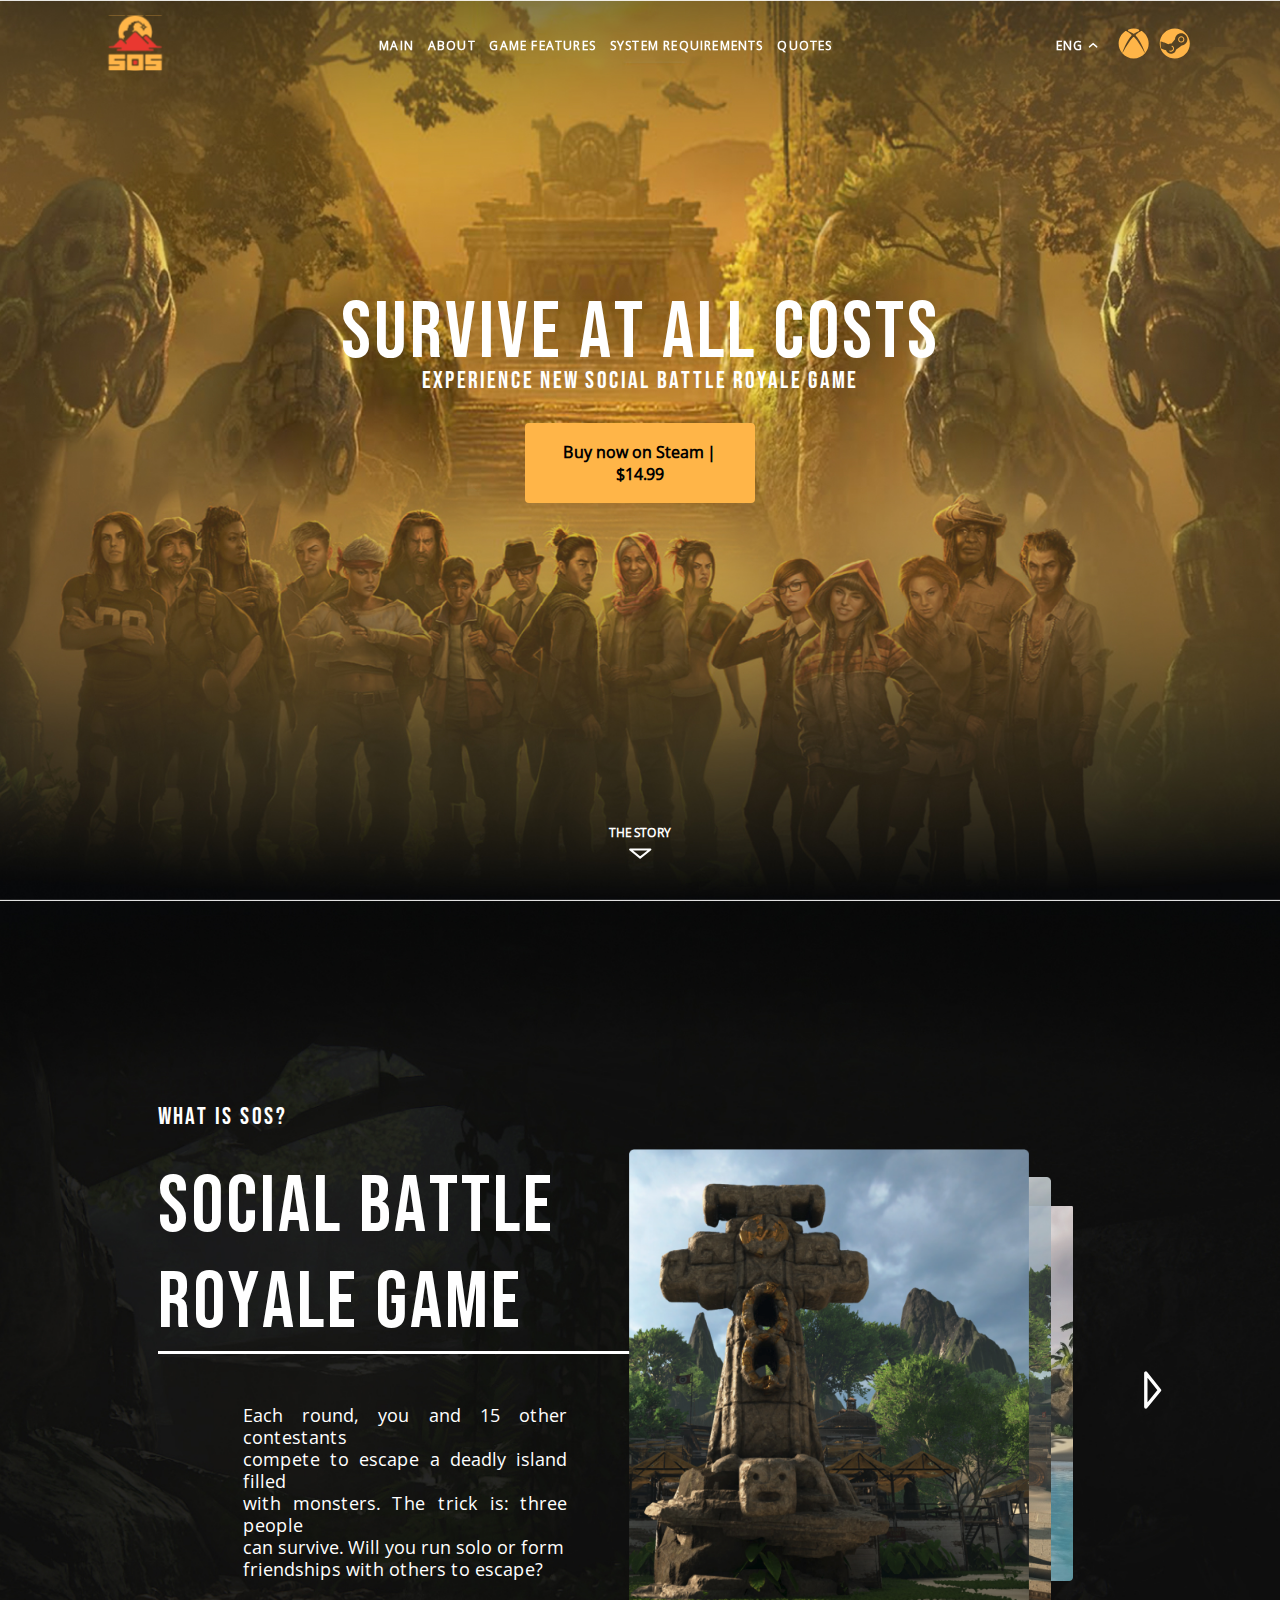
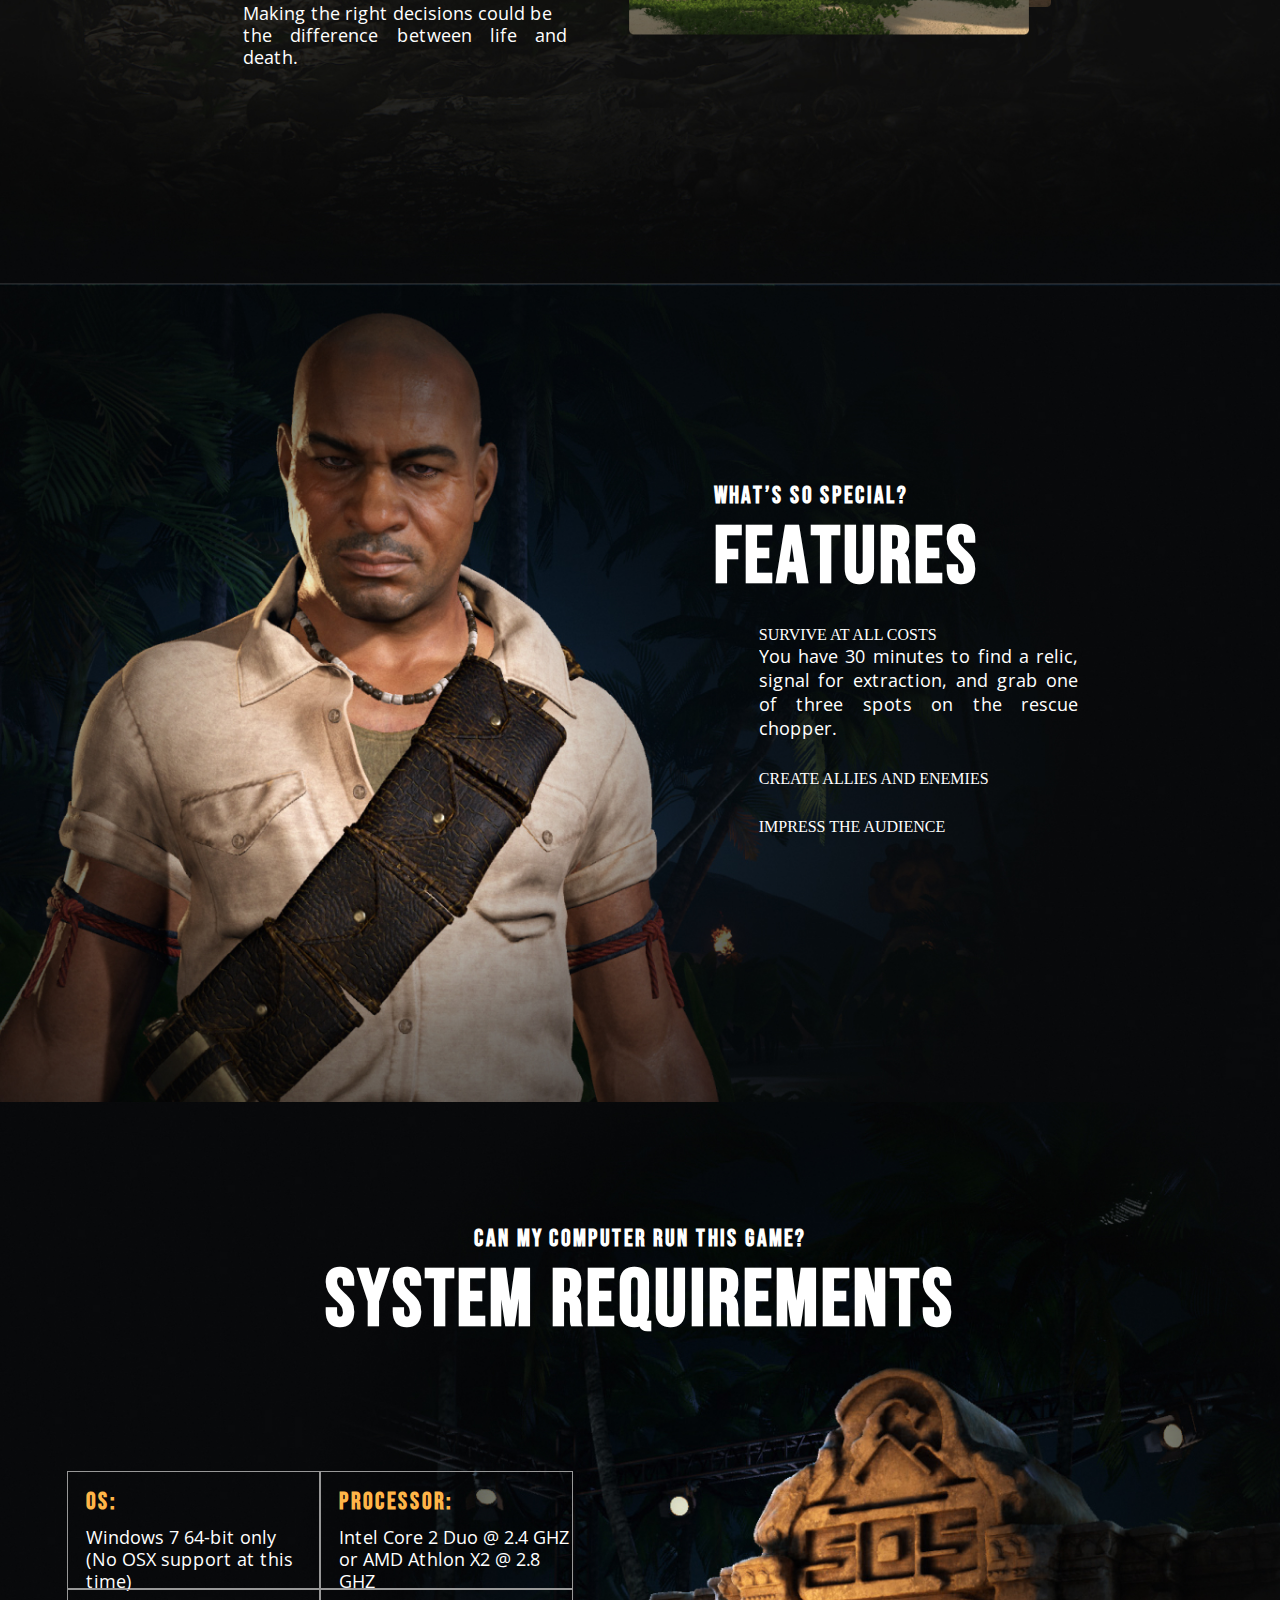
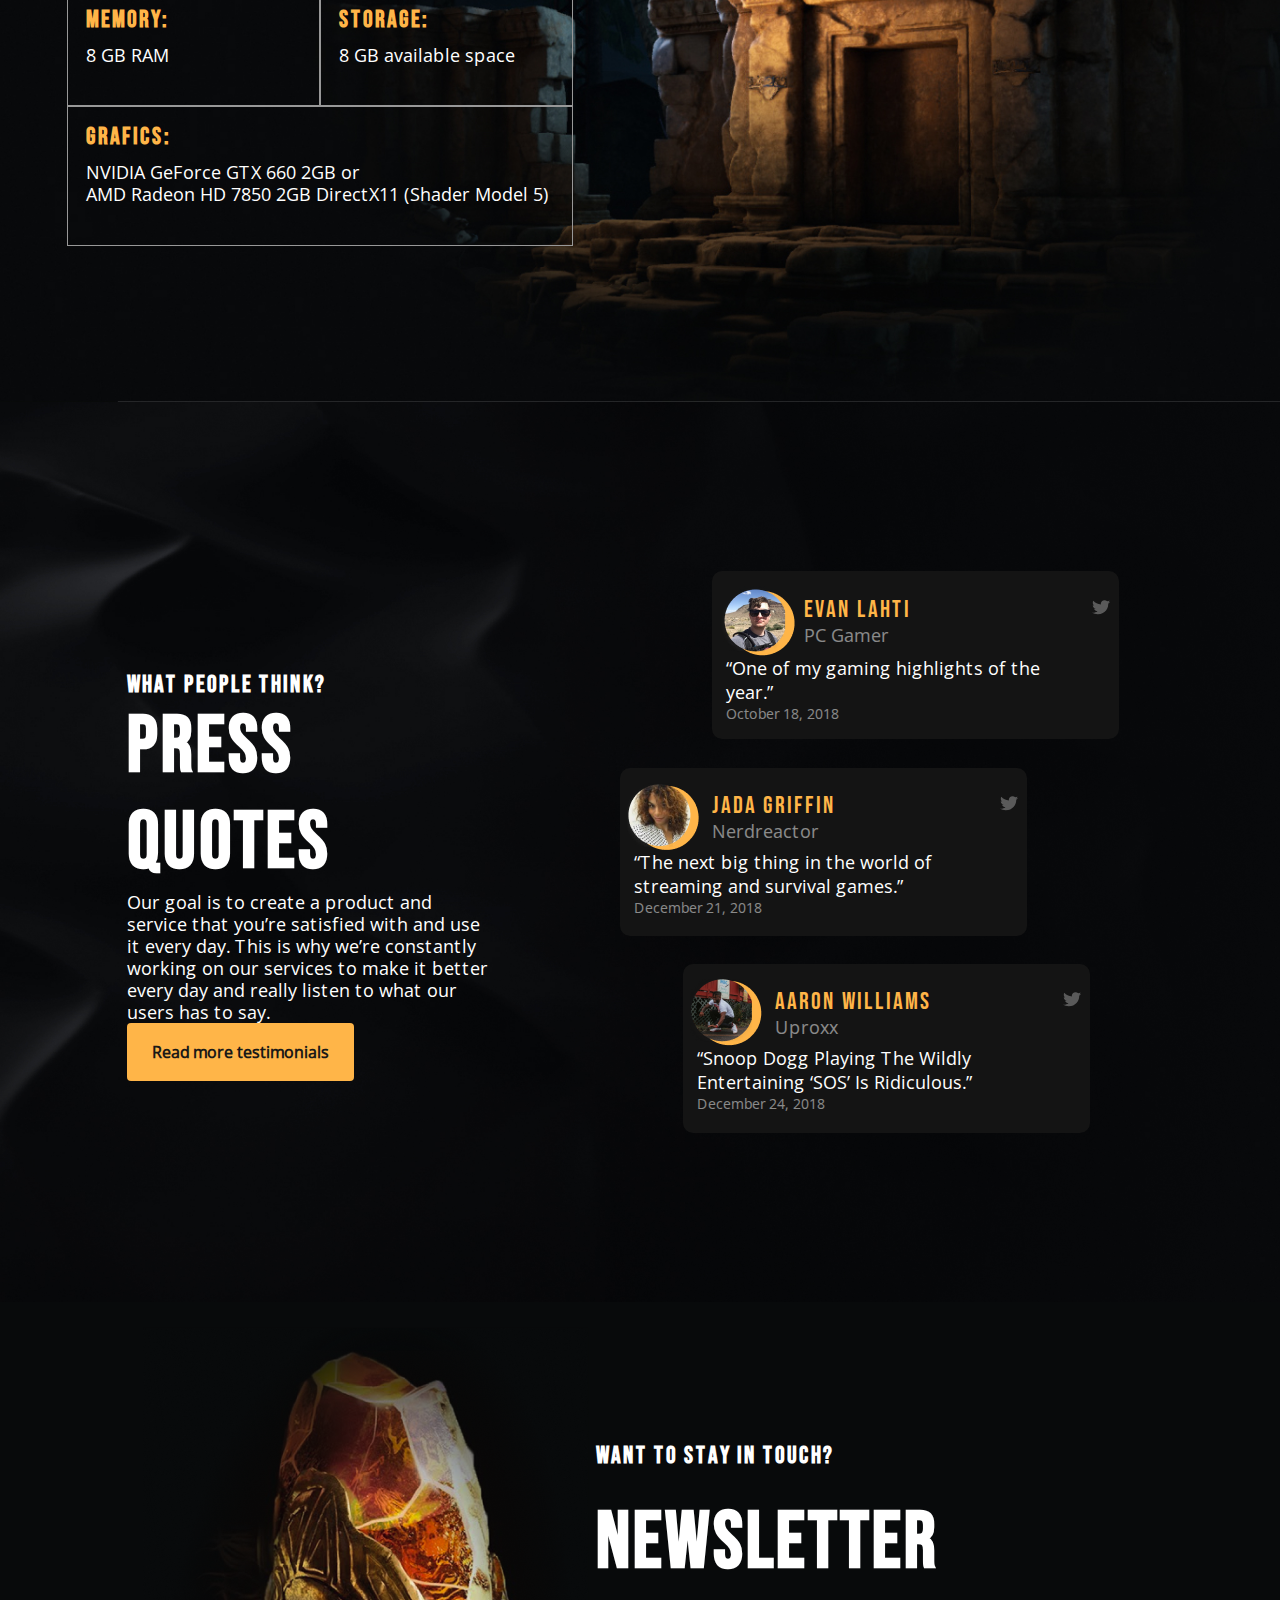
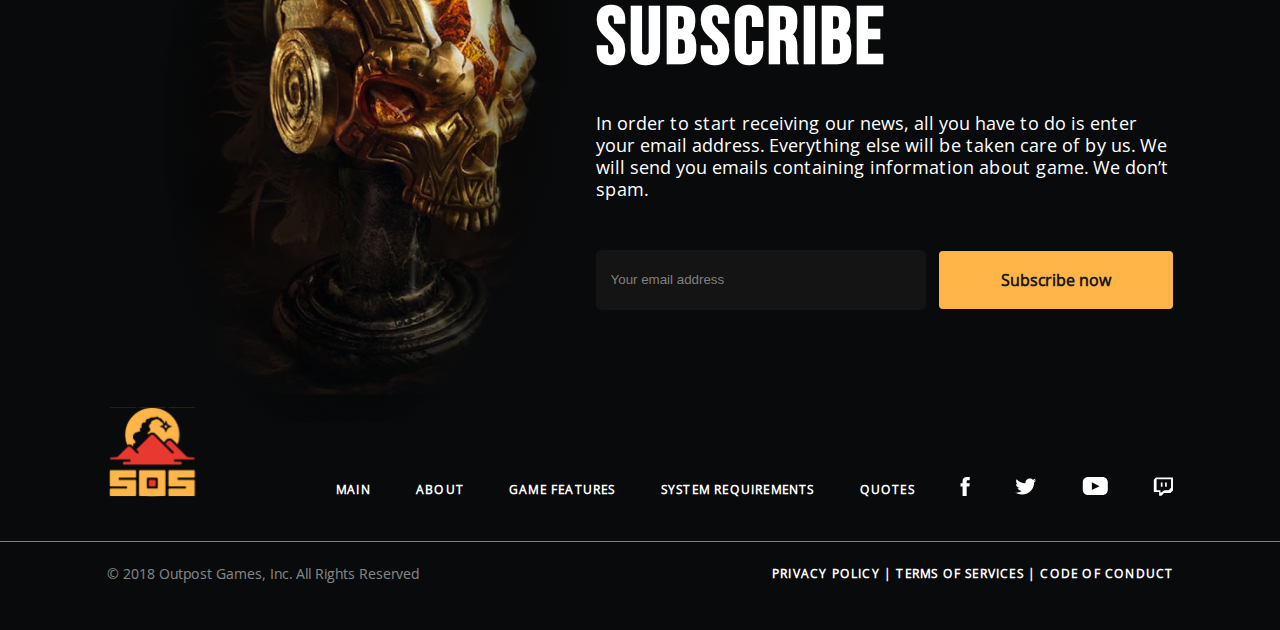
==== commit d03a5f9e: "Add files via upload" ====
--- a/index.html
+++ b/index.html
@@ -49,7 +49,7 @@
             <div class="screen1-information">
                 <h1>Survive at all costs</h1>
                 <h3>Experience new social battle royale game</h3>
-                <button>By now on Steam | $14.99</button>
+                <button>Buy now on Steam | $14.99</button>
             </div>
             <div class="screen1-navigation">
                 <a href="#battle" class="screen1-story">The Story<br><img src="./img/screen1/scroll_down.svg"
@@ -98,7 +98,7 @@
                     <article>
                         <input id="article1" type="radio" name="articles" checked>
                         <label for="article1">
-                            <p>SURVIVE AT ALL COSTS</p>
+                            SURVIVE AT ALL COSTS
                         </label>
                         <p>You have 30 minutes to find a relic, signal for extraction, and grab one of three spots on
                             the rescue chopper.</p>
@@ -106,7 +106,7 @@
                     <article>
                         <input id="article2" type="radio" name="articles">
                         <label for="article2">
-                            <p>CREATE ALLIES AND ENEMIES</p>
+                            CREATE ALLIES AND ENEMIES
                         </label>
                         <p>You have 30 minutes to find a relic, signal for extraction, and grab one of three spots on
                             the rescue chopper.</p>
@@ -114,7 +114,7 @@
                     <article>
                         <input id="article3" type="radio" name="articles">
                         <label for="article3">
-                            <p>IMPRESS THE AUDIENCE</p>
+                            IMPRESS THE AUDIENCE
                         </label>
                         <p>You have 30 minutes to find a relic, signal for extraction, and grab one of three spots on
                             the rescue chopper.</p>
--- a/css/style.css
+++ b/css/style.css
@@ -256,7 +256,7 @@
   color: #fff;
   font-family: "BebasNeue";
   font-size: 80px;
-  font-weight: 400px;
+  font-weight: 400;
   letter-spacing: 3px;
   text-transform: uppercase;
 }
@@ -264,12 +264,13 @@
   color: #fff;
   font-family: "BebasNeue";
   font-size: 24px;
-  font-weight: 400px;
+  font-weight: 400;
   letter-spacing: 2px;
   margin-top: -15px;
   margin-bottom: 28px;
 }
 .screen1 .screen1-information button {
+  width: 18vw;
   color: #000;
   font-family: OpenSans;
   font-size: 16px;
@@ -348,9 +349,9 @@
   -webkit-box-direction: normal;
       -ms-flex-direction: column;
           flex-direction: column;
-  -webkit-box-pack: space-evently;
-      -ms-flex-pack: space-evently;
-          justify-content: space-evently;
+  -webkit-box-pack: justify;
+      -ms-flex-pack: justify;
+          justify-content: space-between;
   -webkit-box-align: center;
       -ms-flex-align: center;
           align-items: center;
@@ -359,7 +360,7 @@
   color: #fff;
   font-family: "BebasNeue";
   font-size: 80px;
-  font-weight: 400px;
+  font-weight: 400;
   letter-spacing: 3px;
   text-transform: uppercase;
 }
@@ -367,19 +368,19 @@
   color: #fff;
   font-family: "BebasNeue";
   font-size: 24px;
-  font-weight: 400px;
+  font-weight: 400;
   letter-spacing: 2px;
   margin-top: -15px;
   margin-bottom: 28px;
 }
 .screen2-information p {
   width: 25.3472222222vw;
-  margin-left: 70px;
+  margin-left: 85px;
   margin-top: 50px;
   color: #fff;
   font-family: OpenSans;
   font-size: 18px;
-  font-weight: 400px;
+  font-weight: 400;
   text-align: justify;
   line-height: 22px;
 }
@@ -441,6 +442,7 @@
 }
 
 .screen2-slider {
+  margin-left: -3%;
   display: -webkit-box;
   display: -ms-flexbox;
   display: flex;
@@ -529,10 +531,10 @@
   color: #fff;
   font-family: OpenSans;
   font-size: 18px;
-  font-weight: 400px;
+  font-weight: 400;
   text-align: justify;
 }
-.container .accordion label > p {
+.container .accordion label h3 {
   color: #FFB548;
   font-family: Bebas Neue;
   font-size: 36px;
@@ -608,7 +610,7 @@
   color: #fff;
   font-family: OpenSans;
   font-size: 18px;
-  font-weight: 400px;
+  font-weight: 400;
   line-height: 22px;
 }
 .screen4 .head {
@@ -735,7 +737,7 @@
   color: #fff;
   font-family: OpenSans;
   font-size: 18px;
-  font-weight: 400px;
+  font-weight: 400;
   line-height: 22px;
 }
 .screen5 .screen5-information button {
@@ -806,7 +808,7 @@
   color: #fff;
   font-family: OpenSans;
   font-size: 18px;
-  font-weight: 400px;
+  font-weight: 400;
 }
 .screen5 .screen5-comments .comment .date {
   opacity: 0.5;
@@ -863,7 +865,7 @@
   color: #fff;
   font-family: OpenSans;
   font-size: 18px;
-  font-weight: 400px;
+  font-weight: 400;
   line-height: 22px;
   opacity: 0.5;
 }
@@ -899,7 +901,7 @@
 }
 footer hr {
   height: 1px;
-  width: 1200px;
+  width: 100%;
   background: #808080;
   -ms-flex-item-align: center;
       -ms-grid-row-align: center;
@@ -962,7 +964,7 @@
   color: #fff;
   font-family: OpenSans;
   font-size: 18px;
-  font-weight: 400px;
+  font-weight: 400;
   line-height: 22px;
 }
 .footer-form .form {
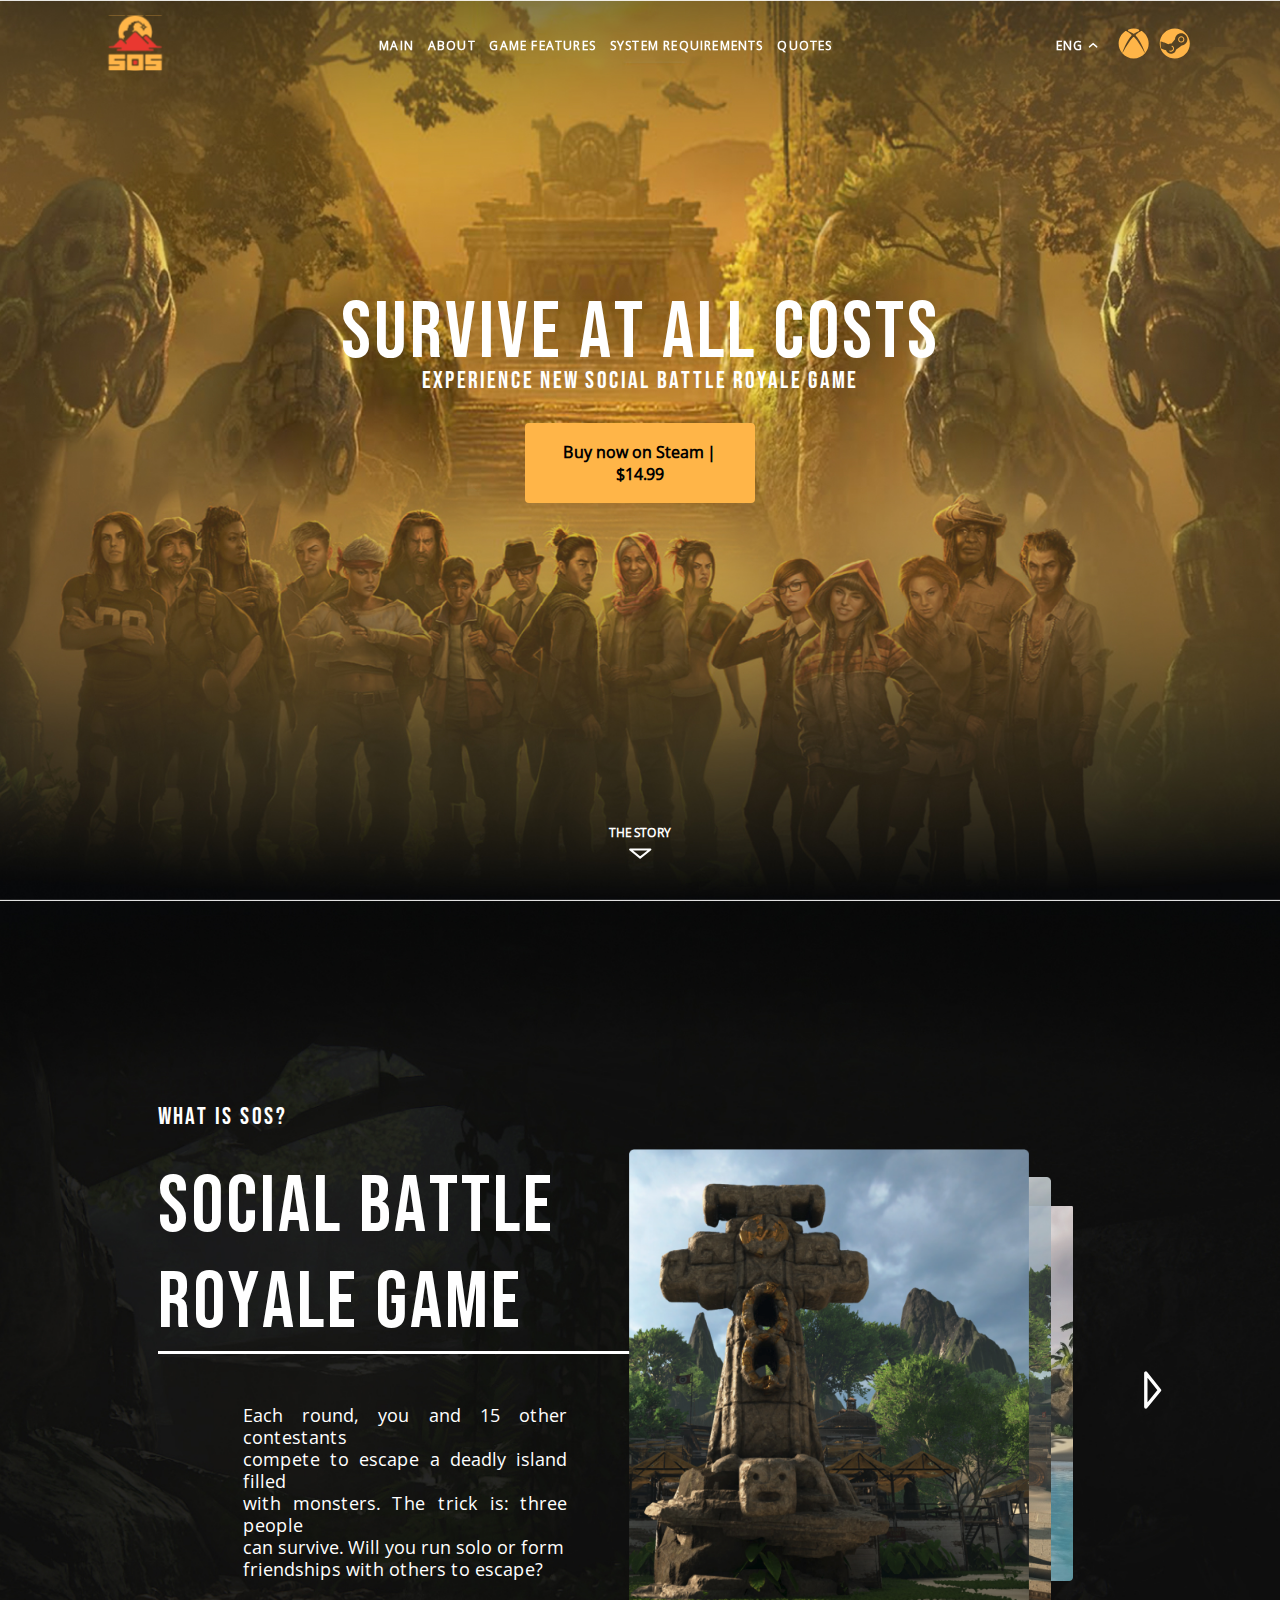
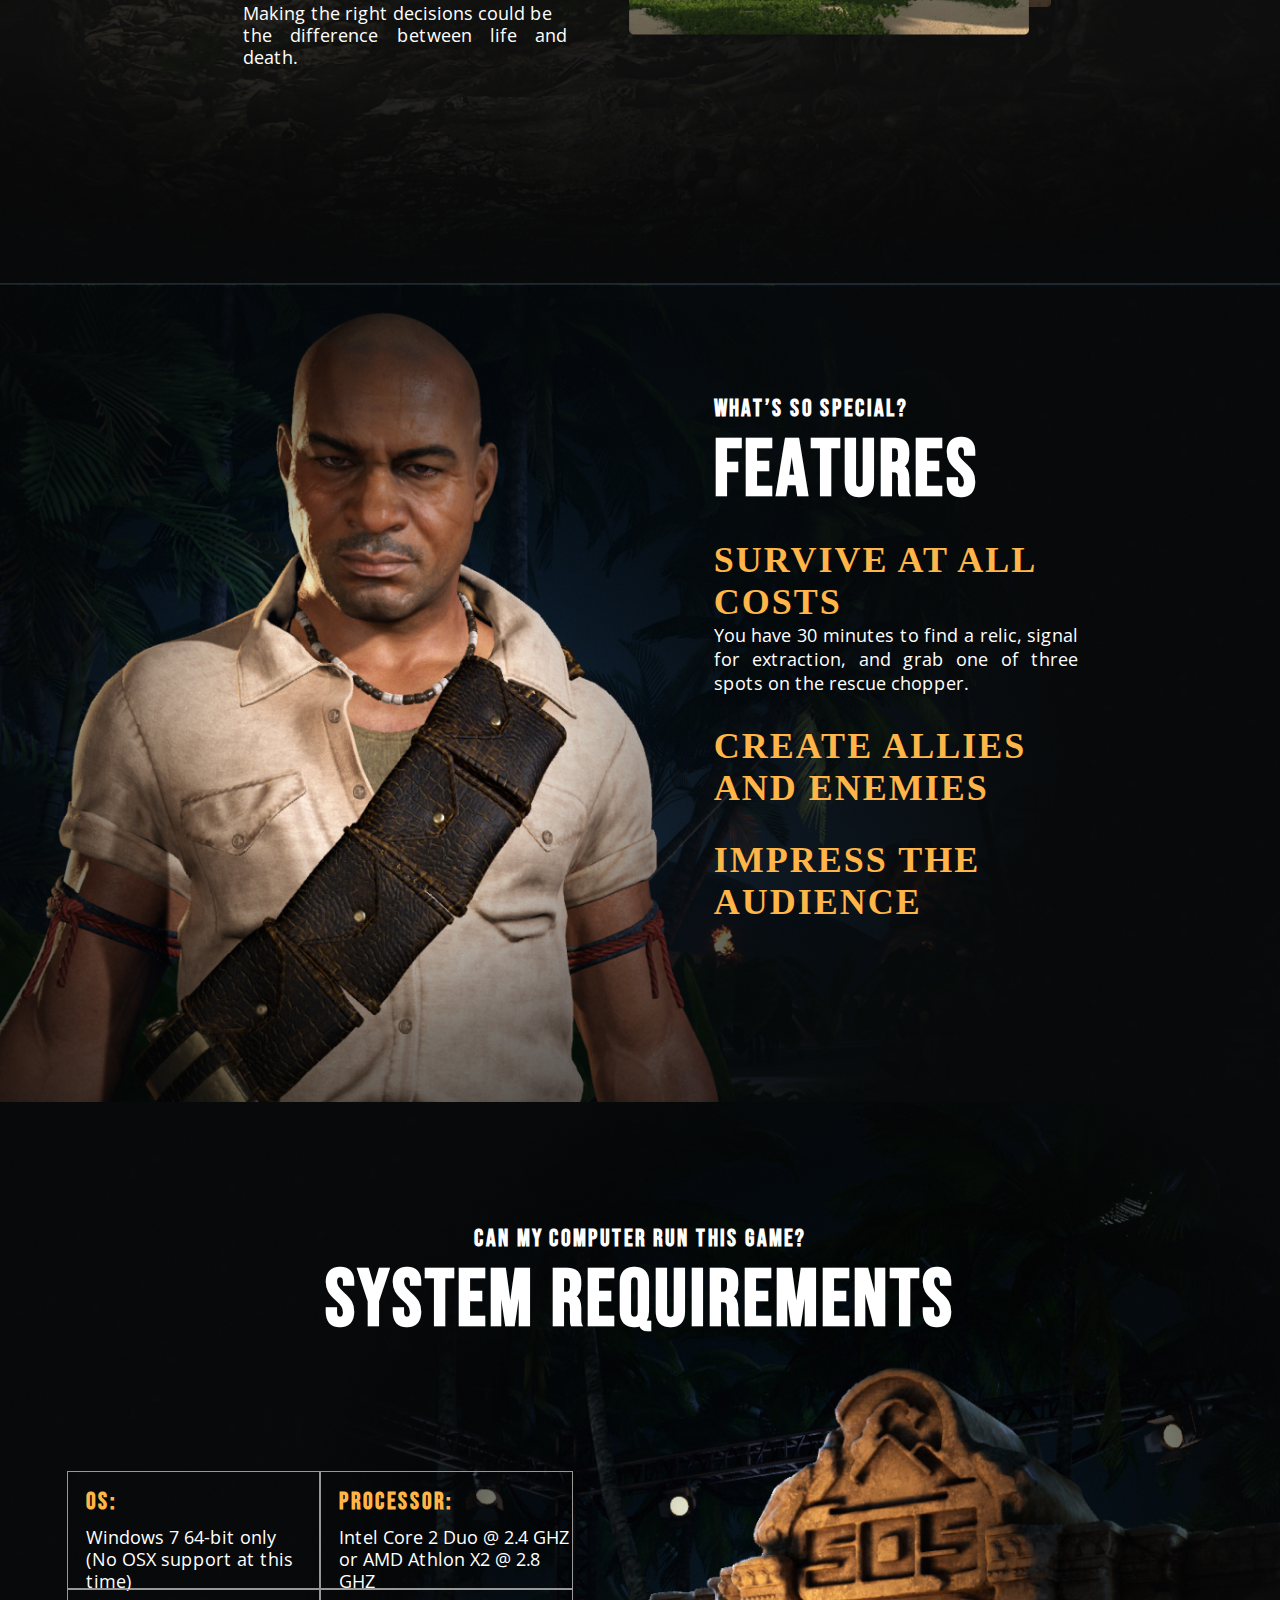
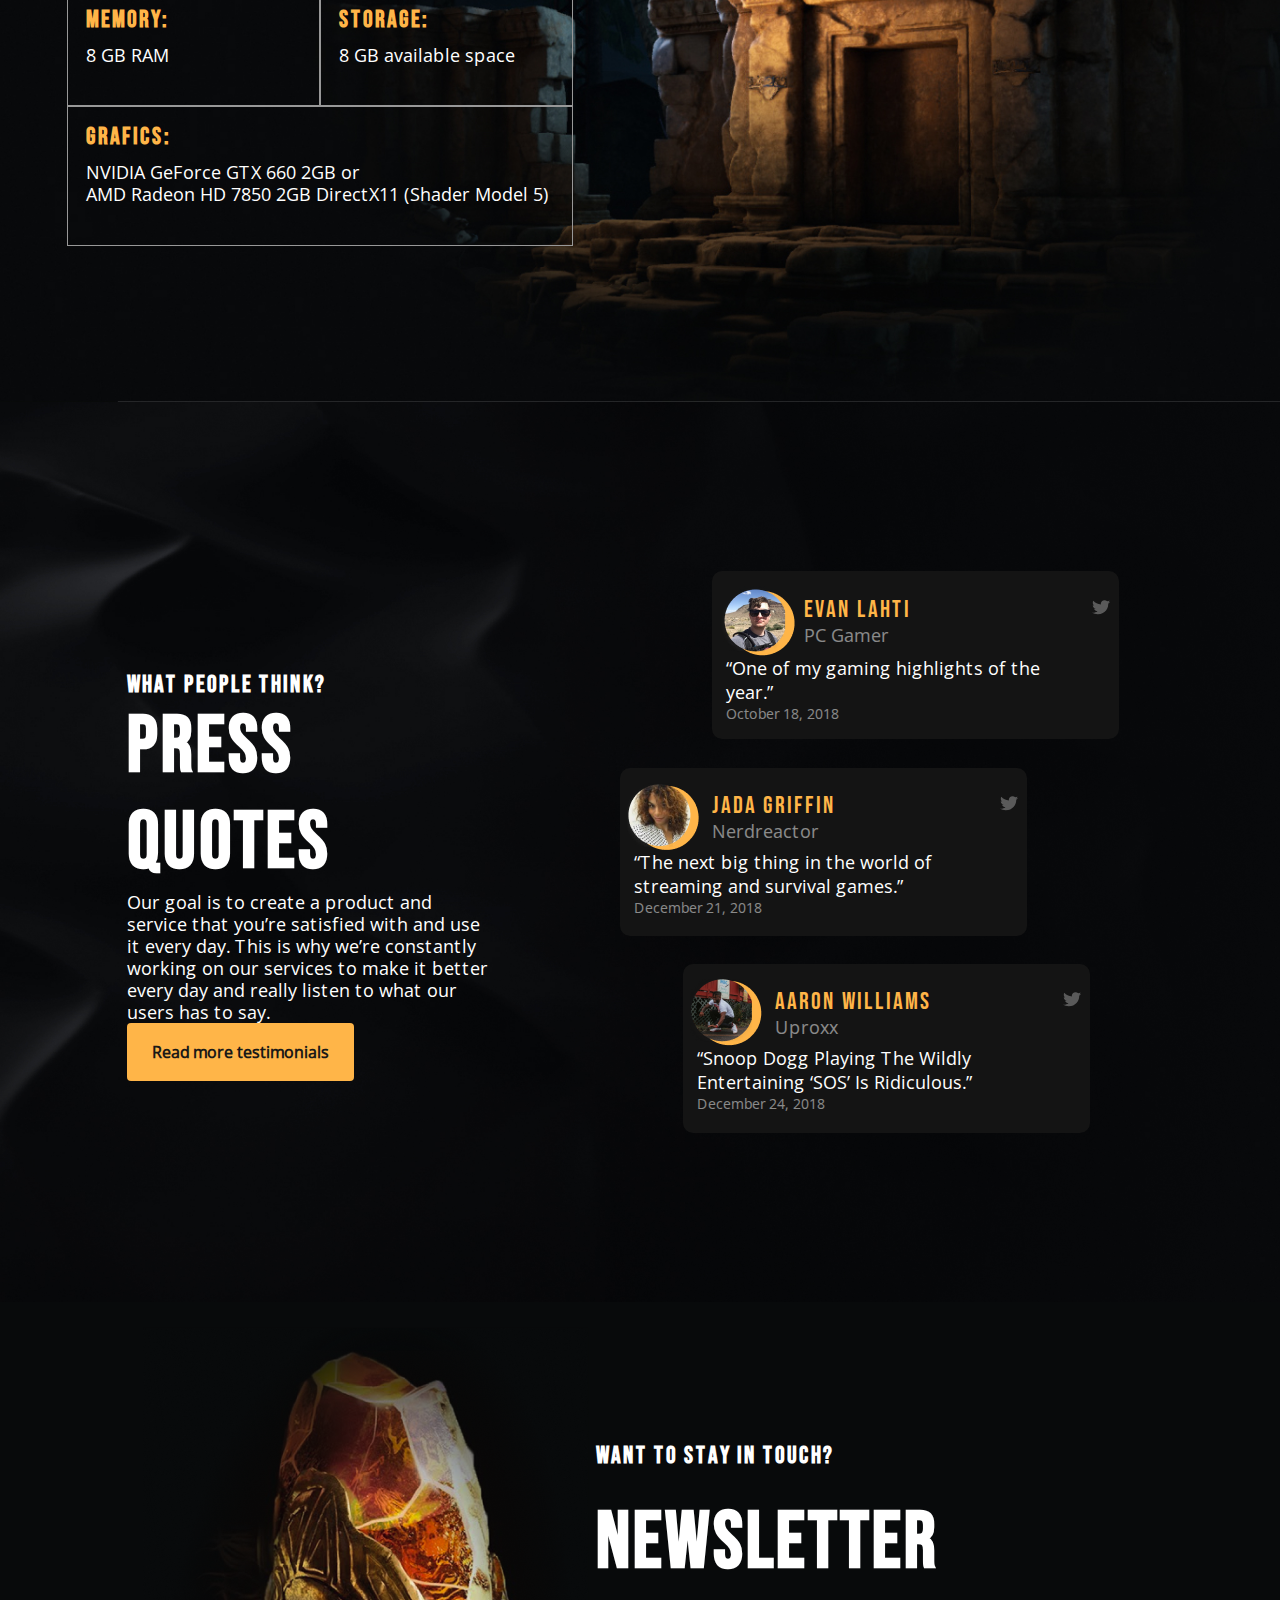
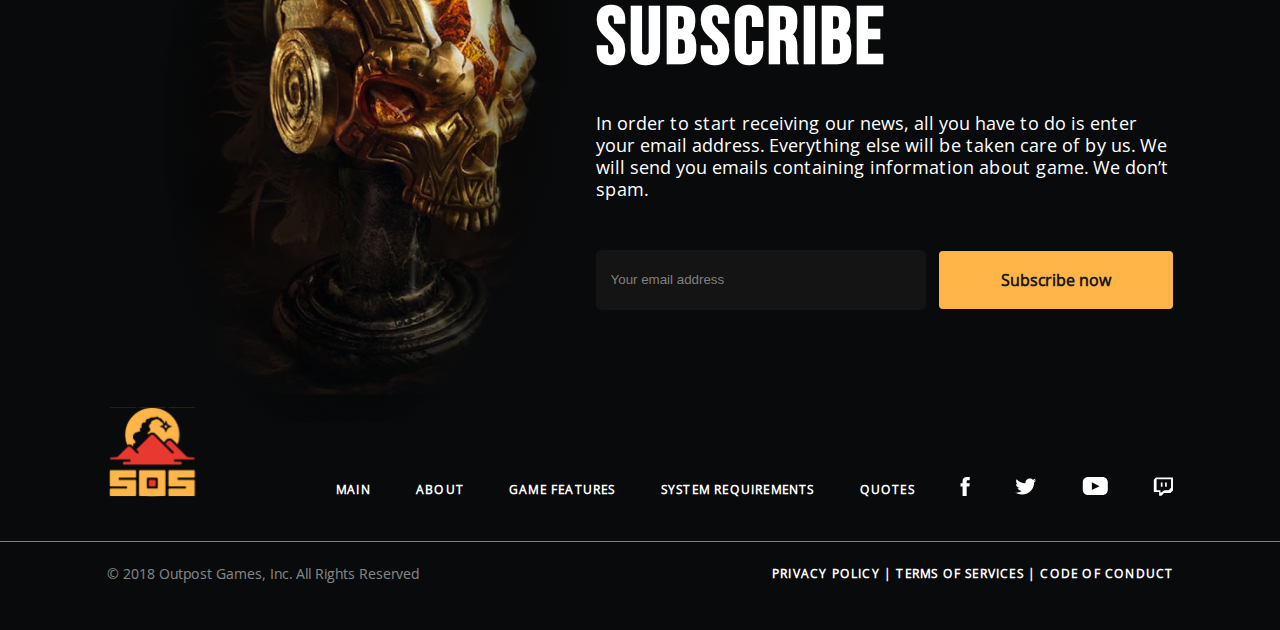
==== commit 02062e72: "Add files via upload" ====
--- a/index.html
+++ b/index.html
@@ -40,7 +40,7 @@
                     <img src="img/header/steam.svg" alt="Steam">
                 </a>
             </div>
-            <button class="burger-btn"></button>
+            <a class="burger-btn"></a>
         </div>
     </header>
 
--- a/css/style.css
+++ b/css/style.css
@@ -207,11 +207,30 @@
 }
 header .inner-link .burger-btn {
   display: none;
+  background-image: url(../img/header/burger.svg);
+  height: 18px;
+  min-width: 25px;
 }
 
 @media (width < 1200px) {
-  nav {
+  header {
+    padding-top: 70px;
+    padding-left: 10vw;
+    padding-right: 10vw;
+    width: 100%;
+    -webkit-box-pack: justify;
+        -ms-flex-pack: justify;
+            justify-content: space-between;
+  }
+  header .inner-link {
+    width: auto;
+  }
+  nav,
+  header .inner-link .item-links {
     display: none;
+  }
+  header .inner-link .burger-btn {
+    display: inline;
   }
 }
 .screen1 {
@@ -339,8 +358,7 @@
           align-items: center;
   gap: 100px;
 }
-
-.screen2-information {
+.screen2 .screen2-information {
   margin-left: 40px;
   display: -webkit-box;
   display: -ms-flexbox;
@@ -356,7 +374,7 @@
       -ms-flex-align: center;
           align-items: center;
 }
-.screen2-information h2 {
+.screen2 .screen2-information h2 {
   color: #fff;
   font-family: "BebasNeue";
   font-size: 80px;
@@ -364,7 +382,7 @@
   letter-spacing: 3px;
   text-transform: uppercase;
 }
-.screen2-information h3 {
+.screen2 .screen2-information h3 {
   color: #fff;
   font-family: "BebasNeue";
   font-size: 24px;
@@ -373,7 +391,7 @@
   margin-top: -15px;
   margin-bottom: 28px;
 }
-.screen2-information p {
+.screen2 .screen2-information p {
   width: 25.3472222222vw;
   margin-left: 85px;
   margin-top: 50px;
@@ -384,11 +402,11 @@
   text-align: justify;
   line-height: 22px;
 }
-.screen2-information .p-decoration {
+.screen2 .screen2-information .p-decoration {
   position: relative;
   overflow: hidden;
 }
-.screen2-information .p-decoration::after {
+.screen2 .screen2-information .p-decoration::after {
   position: absolute;
   bottom: 0;
   left: 0;
@@ -404,7 +422,7 @@
   transition: transform 0.5s ease;
   transition: transform 0.5s ease, -webkit-transform 0.5s ease;
 }
-.screen2-information .p-decoration:hover::after {
+.screen2 .screen2-information .p-decoration:hover::after {
   -webkit-transform: scaleX(1);
           transform: scaleX(1);
   -webkit-animation: underline 2s ease;
@@ -430,18 +448,17 @@
             transform: scaleX(1);
   }
 }
-.screen2-information .head {
+.screen2 .screen2-information .head {
   -ms-flex-item-align: start;
       -ms-grid-row-align: start;
       align-self: start;
 }
-.screen2-information .head hr {
+.screen2 .screen2-information .head hr {
   border: none;
   border-top: 3px solid #fff;
   width: 130%;
 }
-
-.screen2-slider {
+.screen2 .screen2-slider {
   margin-left: -3%;
   display: -webkit-box;
   display: -ms-flexbox;
@@ -451,7 +468,7 @@
           justify-content: space-between;
   width: 41.6666666667%;
 }
-.screen2-slider .photo {
+.screen2 .screen2-slider .photo {
   position: relative;
   width: 83.3333333333%;
   display: -webkit-box;
@@ -461,21 +478,21 @@
       -ms-flex-align: center;
           align-items: center;
 }
-.screen2-slider .photo .slide {
+.screen2 .screen2-slider .photo .slide {
   position: absolute;
   -webkit-transition: all 0.5s ease;
   transition: all 0.5s ease;
 }
-.screen2-slider .photo .s1 {
+.screen2 .screen2-slider .photo .s1 {
   width: 90%;
   z-index: 200;
 }
-.screen2-slider .photo .s2 {
+.screen2 .screen2-slider .photo .s2 {
   width: 80%;
   z-index: 100;
   left: 15%;
 }
-.screen2-slider .photo .s3 {
+.screen2 .screen2-slider .photo .s3 {
   width: 70%;
   z-index: 0;
   left: 30%;
@@ -523,7 +540,6 @@
   text-transform: uppercase;
 }
 .container .accordion {
-  padding-left: 45px;
   margin-top: -10px;
   margin-bottom: 70px;
 }
@@ -534,7 +550,7 @@
   font-weight: 400;
   text-align: justify;
 }
-.container .accordion label h3 {
+.container .accordion label {
   color: #FFB548;
   font-family: Bebas Neue;
   font-size: 36px;
@@ -909,8 +925,7 @@
   margin-top: 40px;
   margin-bottom: 22px;
 }
-
-.footer-form {
+footer .footer-form {
   margin-top: 2%;
   display: -webkit-box;
   display: -ms-flexbox;
@@ -928,7 +943,7 @@
   padding-left: 11.1111111111vw;
   padding-right: 8.3333333333vw;
 }
-.footer-form .information {
+footer .footer-form .information {
   width: 56.0344827586%;
   display: -webkit-box;
   display: -ms-flexbox;
@@ -945,14 +960,14 @@
           align-items: start;
   gap: 25px;
 }
-.footer-form h3 {
+footer .footer-form h3 {
   color: #fff;
   font-family: BebasNeue;
   font-size: 24px;
   font-weight: 700;
   letter-spacing: 2px;
 }
-.footer-form h2 {
+footer .footer-form h2 {
   color: #fff;
   font-family: BebasNeue;
   font-size: 80px;
@@ -960,14 +975,14 @@
   letter-spacing: 3px;
   text-transform: uppercase;
 }
-.footer-form p {
+footer .footer-form p {
   color: #fff;
   font-family: OpenSans;
   font-size: 18px;
   font-weight: 400;
   line-height: 22px;
 }
-.footer-form .form {
+footer .footer-form .form {
   margin-top: 25px;
   width: 100%;
   display: -webkit-box;
@@ -984,7 +999,7 @@
       -ms-flex-align: center;
           align-items: center;
 }
-.footer-form .email {
+footer .footer-form .email {
   padding-left: 15px;
   width: 57.1651090343%;
   height: 60px;
@@ -993,7 +1008,7 @@
   background-color: #141414;
   color: #808080;
 }
-.footer-form input[type=submit] {
+footer .footer-form input[type=submit] {
   color: #1A1917;
   font-family: OpenSans;
   font-size: 16px;
@@ -1005,18 +1020,17 @@
   -webkit-transition: all 0.3s ease-in-out;
   transition: all 0.3s ease-in-out;
 }
-.footer-form input[type=submit]:hover {
+footer .footer-form input[type=submit]:hover {
   background-color: #FFA234;
   -webkit-transform: scale(1.05);
           transform: scale(1.05);
 }
-.footer-form input[type=submit]:active {
+footer .footer-form input[type=submit]:active {
   background-color: #FF8F20;
   -webkit-transform: scale(0.95);
           transform: scale(0.95);
 }
-
-.footer-up {
+footer .footer-up {
   margin-top: -1%;
   height: 10vh;
   width: 100%;
@@ -1036,14 +1050,14 @@
       -ms-flex-align: end;
           align-items: end;
 }
-.footer-up .logotype {
+footer .footer-up .logotype {
   width: 90px;
   height: 90px;
 }
-.footer-up nav {
+footer .footer-up nav {
   width: 65.4166666667vw;
 }
-.footer-up nav ul {
+footer .footer-up nav ul {
   width: 100%;
   display: -webkit-box;
   display: -ms-flexbox;
@@ -1059,7 +1073,7 @@
       -ms-flex-align: center;
           align-items: center;
 }
-.footer-up nav .nav-elem {
+footer .footer-up nav .nav-elem {
   color: #fff;
   font-family: OpenSans;
   font-size: 12px;
@@ -1067,25 +1081,24 @@
   letter-spacing: 1.2px;
   padding-bottom: 5px;
 }
-.footer-up nav .nav-elem:hover {
+footer .footer-up nav .nav-elem:hover {
   border-bottom: 3px solid #ffb548;
   -webkit-transition: 0.1s all;
   transition: 0.1s all;
 }
-.footer-up nav img[alt=faceboock]:hover {
+footer .footer-up nav img[alt=faceboock]:hover {
   content: url("../img/footer/facebook_hover.svg");
 }
-.footer-up nav img[alt=twitter]:hover {
+footer .footer-up nav img[alt=twitter]:hover {
   content: url("../img/footer/twitter_hover.svg");
 }
-.footer-up nav img[alt=youtube]:hover {
+footer .footer-up nav img[alt=youtube]:hover {
   content: url("../img/footer/youtube_hover.svg");
 }
-.footer-up nav img[alt=twitch]:hover {
+footer .footer-up nav img[alt=twitch]:hover {
   content: url("../img/footer/twitch_hover.svg");
 }
-
-.footer-down {
+footer .footer-down {
   width: 100%;
   padding-right: 8.3333333333vw;
   padding-left: 8.3333333333vw;
@@ -1104,18 +1117,245 @@
       -ms-flex-align: center;
           align-items: center;
 }
-.footer-down p {
+footer .footer-down p {
   color: #fff;
   font-family: OpenSans;
   font-size: 14px;
   font-weight: 400;
   opacity: 0.5;
 }
-.footer-down a {
+footer .footer-down a {
   color: #fff;
   font-family: OpenSans;
   font-size: 12px;
   font-weight: 700;
   letter-spacing: 1.2px;
   text-transform: uppercase;
+}
+
+@media screen and (orientation: portrait) and (min-width: 320px) {
+  .screen1 .screen1-information {
+    gap: 5vh;
+  }
+  .screen1 .screen1-information h1,
+  .screen1 .screen1-information h2 {
+    font-size: clamp(33px, 5vw, 80px);
+  }
+  .screen1 .screen1-information h3 {
+    margin-top: -5%;
+    font-size: clamp(18px, 2vh, 22px);
+    margin-bottom: 0;
+  }
+  .screen1 .screen1-information button {
+    width: 66.4615384615vw;
+  }
+  .screen1 .screen1-navigation {
+    width: 100%;
+    display: -webkit-box;
+    display: -ms-flexbox;
+    display: flex;
+    -webkit-box-orient: horizontal;
+    -webkit-box-direction: normal;
+        -ms-flex-direction: row;
+            flex-direction: row;
+    -ms-flex-pack: distribute;
+        justify-content: space-around;
+  }
+  .screen1 .screen1-navigation .screen1-slider {
+    width: 40%;
+    display: -webkit-box;
+    display: -ms-flexbox;
+    display: flex;
+    -webkit-box-pack: justify;
+        -ms-flex-pack: justify;
+            justify-content: space-between;
+  }
+  .screen1 .screen1-navigation .screen1-slider .circle {
+    width: 10px;
+    height: 10px;
+    border-radius: 50%;
+    border-color: #fff;
+    border-style: solid;
+    border-width: 1px;
+  }
+  .screen1 .screen1-navigation .screen1-slider .active {
+    background-color: #fff;
+  }
+  .screen2 {
+    -webkit-box-orient: vertical;
+    -webkit-box-direction: normal;
+        -ms-flex-direction: column;
+            flex-direction: column;
+  }
+  .screen2 .screen2-information {
+    margin-top: 5vh;
+    margin-left: 0px;
+  }
+  .screen2 .screen2-information h1,
+  .screen2 .screen2-information h2 {
+    font-size: clamp(33px, 5vw, 80px);
+  }
+  .screen2 .screen2-information h3 {
+    margin-top: -5%;
+    font-size: clamp(18px, 2vh, 22px);
+    margin-bottom: 0;
+  }
+  .screen2 .screen2-information p {
+    margin-left: 0;
+    width: 70vw;
+  }
+  .screen2 .screen2-information .head hr {
+    width: 70vw;
+  }
+  .screen2 .screen2-slider {
+    width: 70vw;
+    margin-top: 15vh;
+    margin-bottom: 15vh;
+  }
+  .screen3 .container {
+    margin: 0;
+    width: 70vw;
+  }
+  .screen3 .container .head h2 {
+    font-size: clamp(33px, 5vw, 80px);
+  }
+  .screen3 .container .head h3 {
+    margin-top: -5%;
+    font-size: clamp(18px, 2vh, 22px);
+    margin-bottom: 0;
+  }
+  .screen3 .container .accordion label {
+    font-size: 21px;
+    letter-spacing: 2px;
+  }
+  .screen3 .container .accordion p {
+    text-align: justify;
+    font-size: 14px;
+    line-height: 16px;
+  }
+  .screen4 h2 {
+    font-size: clamp(33px, 5vw, 80px);
+  }
+  .screen4 h3 {
+    font-size: clamp(18px, 2vh, 22px);
+  }
+  .screen4 h5 {
+    font-size: clamp(18px, 2vh, 22px);
+  }
+  .screen4 p {
+    font-size: 14px;
+    line-height: 16px;
+  }
+  .screen4 .requirements {
+    padding: 0;
+    width: 70vw;
+    -ms-grid-columns: 50% 50%;
+    grid-template-columns: 50% 50%;
+    -ms-grid-rows: auto auto auto;
+    grid-template-rows: auto auto auto;
+  }
+  .screen4 .requirements > *:nth-child(1) {
+    -ms-grid-row: 1;
+    -ms-grid-column: 1;
+  }
+  .screen4 .requirements > *:nth-child(2) {
+    -ms-grid-row: 1;
+    -ms-grid-column: 2;
+  }
+  .screen4 .requirements > *:nth-child(3) {
+    -ms-grid-row: 2;
+    -ms-grid-column: 1;
+  }
+  .screen4 .requirements > *:nth-child(4) {
+    -ms-grid-row: 2;
+    -ms-grid-column: 2;
+  }
+  .screen4 .requirements > *:nth-child(5) {
+    -ms-grid-row: 3;
+    -ms-grid-column: 1;
+  }
+  .screen4 .requirements > *:nth-child(6) {
+    -ms-grid-row: 3;
+    -ms-grid-column: 2;
+  }
+  .screen4 .requirements .requirement {
+    padding-bottom: 10px;
+  }
+  .screen5 {
+    -webkit-box-orient: vertical;
+    -webkit-box-direction: normal;
+        -ms-flex-direction: column;
+            flex-direction: column;
+  }
+  .screen5 .screen5-information {
+    text-align: justify;
+    width: 70vw;
+  }
+  .screen5 .screen5-information h2 {
+    font-size: clamp(33px, 5vw, 80px);
+  }
+  .screen5 .screen5-information h3 {
+    font-size: clamp(18px, 2vh, 22px);
+  }
+  .screen5 .screen5-information p {
+    font-size: 14px;
+    line-height: 16px;
+  }
+  .screen5 .screen5-information button {
+    width: 100%;
+  }
+  .screen5 .screen5-comments {
+    width: 70vw;
+    gap: 30px;
+  }
+  .screen5 .screen5-comments .comment {
+    margin: 0;
+    -ms-flex-item-align: center;
+        -ms-grid-row-align: center;
+        align-self: center;
+    width: 100%;
+    height: auto;
+  }
+  .screen5 .screen5-comments .comment:nth-child(1) {
+    margin: 0;
+  }
+  footer {
+    width: 100vw;
+  }
+  footer .footer-form {
+    padding: 0;
+    -webkit-box-orient: vertical;
+    -webkit-box-direction: normal;
+        -ms-flex-direction: column;
+            flex-direction: column;
+  }
+  footer .footer-form h2 {
+    font-size: clamp(33px, 5vw, 80px);
+  }
+  footer .footer-form h3 {
+    font-size: clamp(18px, 2vh, 22px);
+  }
+  footer .footer-form p {
+    font-size: 14px;
+    line-height: 16px;
+  }
+  footer .footer-form img {
+    max-width: 100vw;
+  }
+  footer .footer-form .form {
+    -webkit-box-orient: vertical;
+    -webkit-box-direction: normal;
+        -ms-flex-direction: column;
+            flex-direction: column;
+    gap: 10px;
+  }
+  footer .footer-form .email {
+    width: 100%;
+  }
+  footer .footer-form input[type=submit] {
+    width: 100%;
+  }
+  footer .footer-up {
+    display: none;
+  }
 }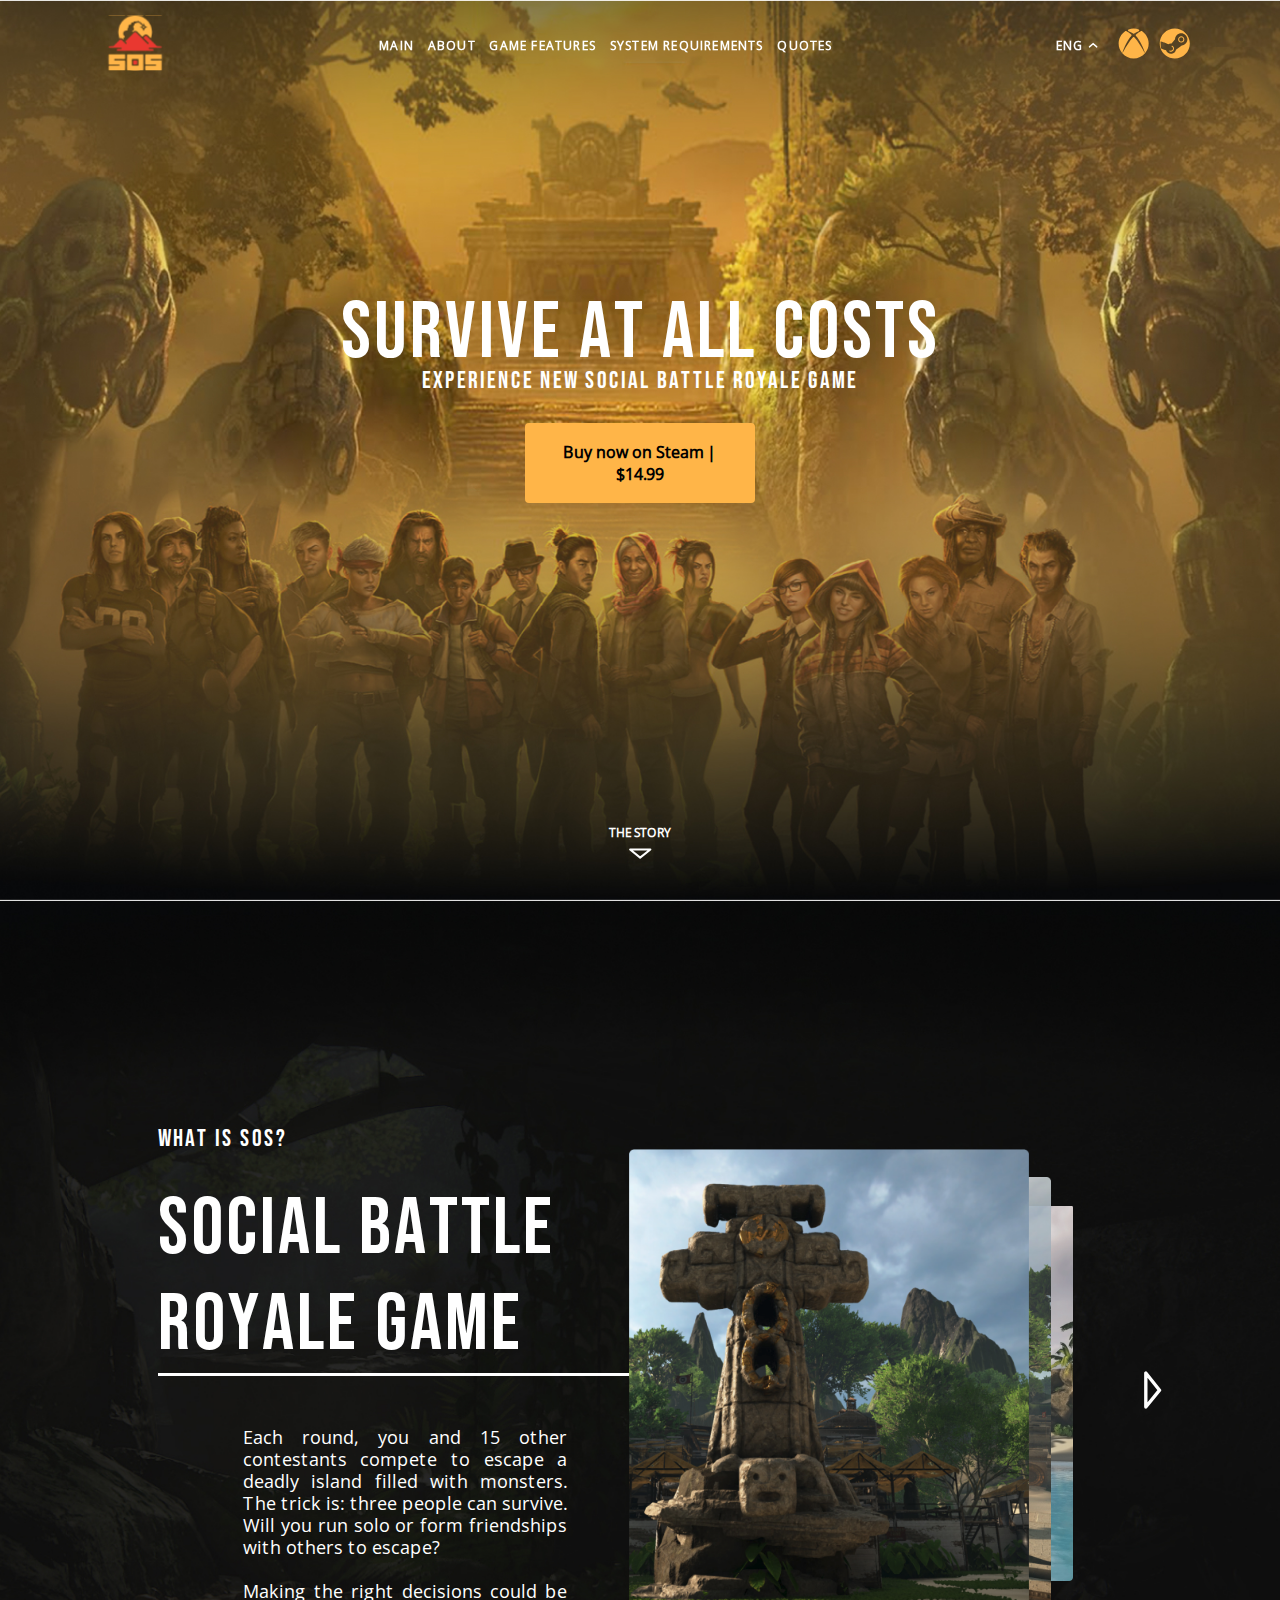
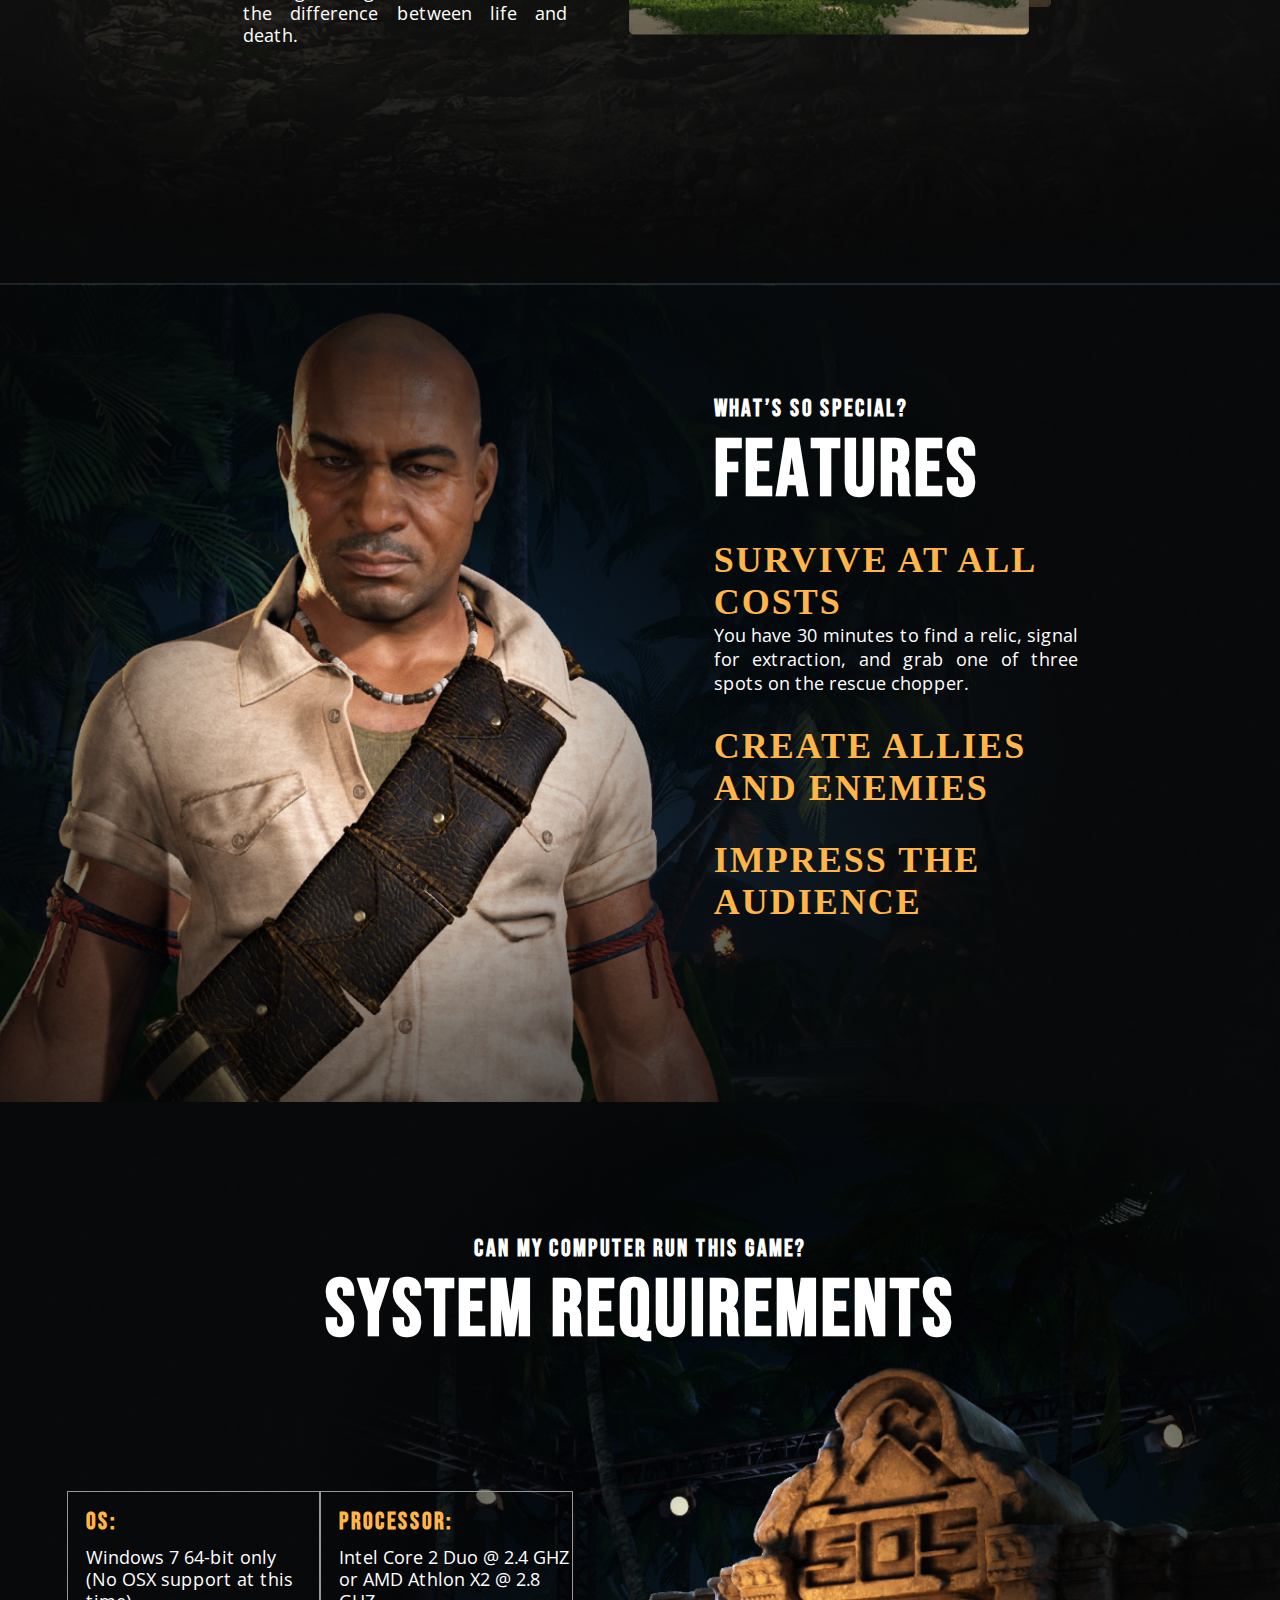
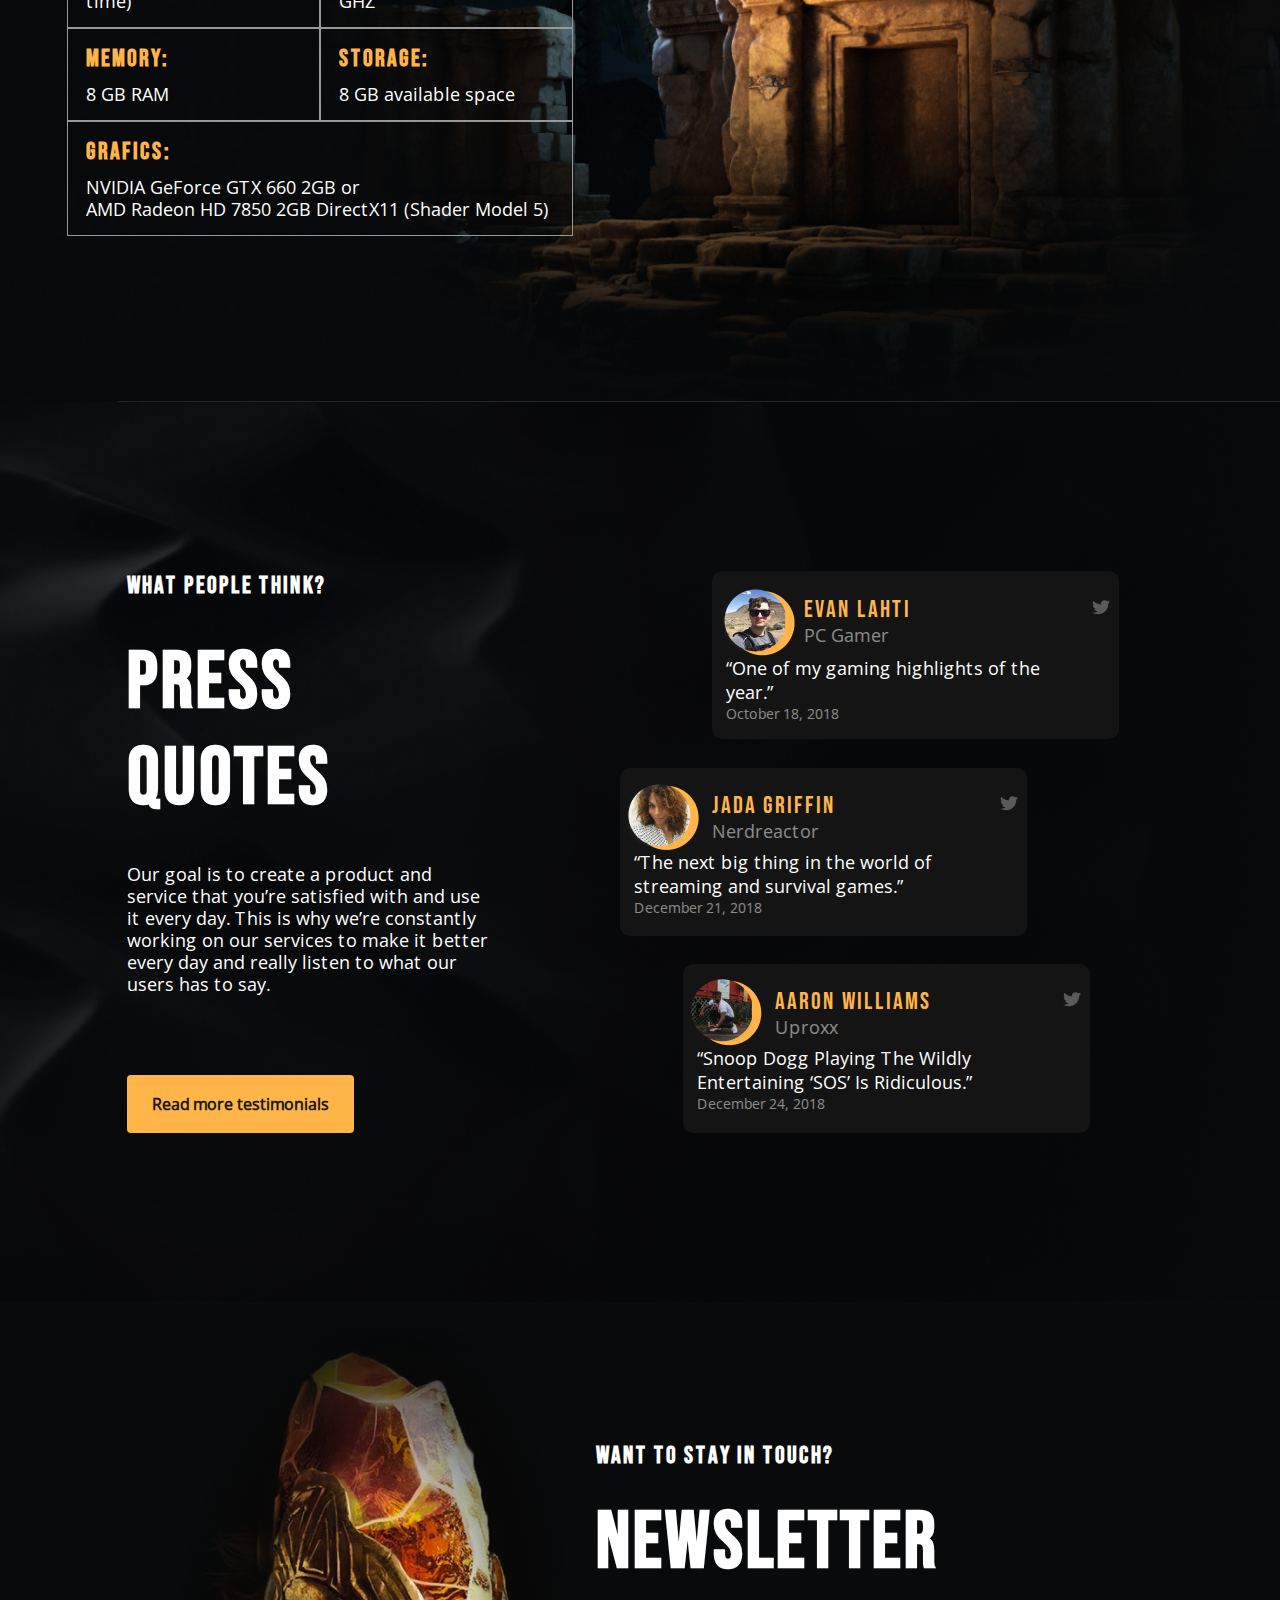
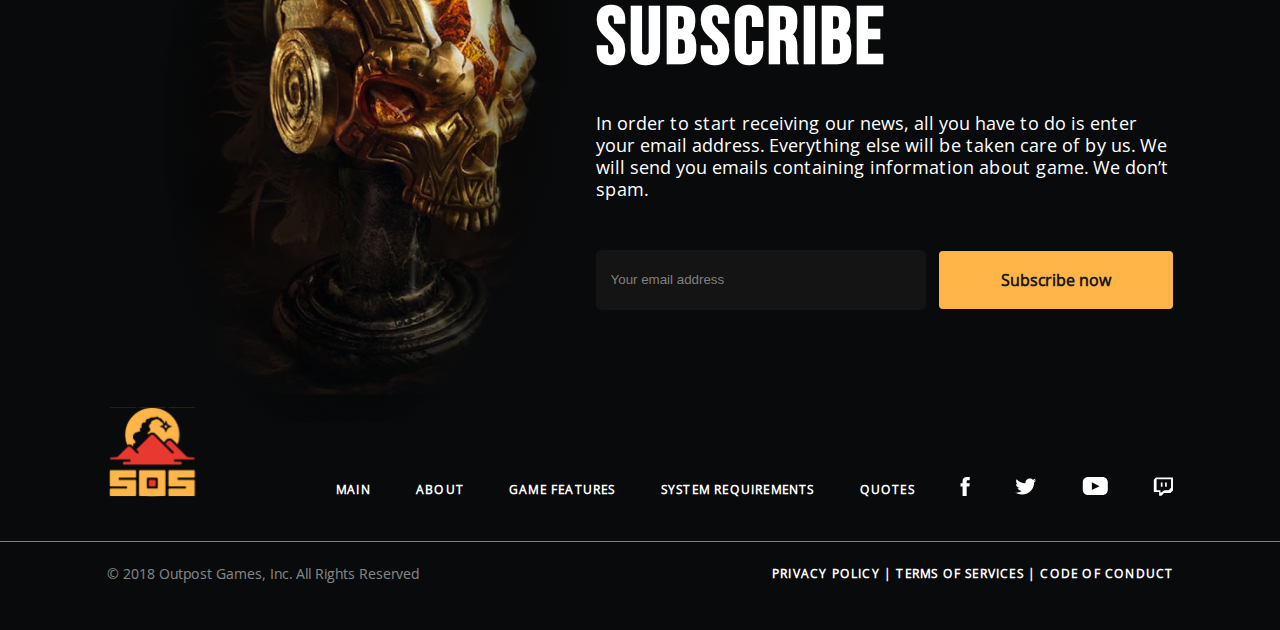
==== commit f454cfdb: "version 1.2" ====
--- a/index.html
+++ b/index.html
@@ -54,13 +54,13 @@
             <div class="screen1-navigation">
                 <a href="#battle" class="screen1-story">The Story<br><img src="./img/screen1/scroll_down.svg"
                         alt="scroll down"></a>
-                <div class="screen1-slider">
+                <a href="#battle" class="screen1-slider">
                     <div class="circle active"></div>
                     <div class="circle"></div>
                     <div class="circle"></div>
                     <div class="circle"></div>
                     <img src="./img/screen1/switch.svg" alt="arrow" class="arrow">
-                </div>
+                </a>
             </div>
         </section>
 
@@ -71,9 +71,9 @@
                     <h2>social battle<br>royale game</h2>
                     <hr>
                 </div>
-                <p>Each round, you and 15 other contestants<br>compete to escape a deadly island filled<br>with
-                    monsters. The trick is: three people<br>can survive. Will you run solo or form<br>friendships
-                    with others to escape? <br><br>Making the right decisions could be<br>the difference between
+                <p>Each round, you and 15 other contestants compete to escape a deadly island filled with
+                    monsters. The trick is: three people can survive. Will you run solo or form friendships
+                    with others to escape? <br><br>Making the right decisions could be the difference between
                     <a href="#" class="p-decoration">life and death</a>.
                 </p>
 
--- a/css/style.css
+++ b/css/style.css
@@ -650,16 +650,18 @@
   display: grid;
   -ms-grid-columns: 19.7916666667vw 19.7916666667vw;
   grid-template-columns: 19.7916666667vw 19.7916666667vw;
-  -ms-grid-rows: 13.0208333333vh 13.0208333333vh 15.625vh;
-  grid-template-rows: 13.0208333333vh 13.0208333333vh 15.625vh;
+  -ms-grid-rows: auto auto auto;
+  grid-template-rows: auto auto auto;
       grid-template-areas: "o p" "m s" "g g";
 }
 .screen4 .requirements .requirement {
+  min-height: auto;
   border-style: solid;
   border-color: #989898;
   border-width: 1px;
   padding-left: 18px;
   padding-top: 15px;
+  padding-bottom: 15px;
   display: -webkit-box;
   display: -ms-flexbox;
   display: flex;
@@ -732,7 +734,7 @@
       -ms-flex-align: start;
           align-items: start;
   width: 28.5416666667%;
-  height: 40.3125vh;
+  height: 62.5vh;
 }
 .screen5 .screen5-information h3 {
   color: #fff;
@@ -761,6 +763,7 @@
   font-family: OpenSans;
   font-size: 16px;
   font-weight: 700;
+  margin-top: 5vh;
   width: 62%;
   background-color: #FFB548;
   padding: 18px;
@@ -780,7 +783,7 @@
 }
 .screen5 .screen5-comments {
   width: 41.6666666667%;
-  height: 100vh;
+  height: 62.5vh;
   display: -webkit-box;
   display: -ms-flexbox;
   display: flex;
@@ -788,13 +791,12 @@
   -webkit-box-direction: normal;
       -ms-flex-direction: column;
           flex-direction: column;
-  -webkit-box-pack: center;
-      -ms-flex-pack: center;
-          justify-content: center;
-  -webkit-box-align: center;
-      -ms-flex-align: center;
-          align-items: center;
-  gap: 3.125%;
+  -webkit-box-pack: justify;
+      -ms-flex-pack: justify;
+          justify-content: space-between;
+  -webkit-box-align: center;
+      -ms-flex-align: center;
+          align-items: center;
 }
 .screen5 .screen5-comments .comment {
   padding-top: 15px;
@@ -1133,6 +1135,47 @@
   text-transform: uppercase;
 }
 
+@media screen and (max-width: 1100px) {
+  footer {
+    width: 100vw;
+  }
+  footer .footer-form {
+    padding: 0;
+    -webkit-box-orient: vertical;
+    -webkit-box-direction: normal;
+        -ms-flex-direction: column;
+            flex-direction: column;
+  }
+  footer .footer-form h2 {
+    font-size: clamp(33px, 5vw, 80px);
+  }
+  footer .footer-form h3 {
+    font-size: clamp(18px, 2vh, 22px);
+  }
+  footer .footer-form p {
+    font-size: 14px;
+    line-height: 16px;
+  }
+  footer .footer-form img {
+    max-width: 100vw;
+  }
+  footer .footer-form .form {
+    -webkit-box-orient: vertical;
+    -webkit-box-direction: normal;
+        -ms-flex-direction: column;
+            flex-direction: column;
+    gap: 10px;
+  }
+  footer .footer-form .email {
+    width: 100%;
+  }
+  footer .footer-form input[type=submit] {
+    width: 100%;
+  }
+  footer .footer-up {
+    display: none;
+  }
+}
 @media screen and (orientation: portrait) and (min-width: 320px) {
   .screen1 .screen1-information {
     gap: 5vh;
@@ -1212,6 +1255,10 @@
     margin-top: 15vh;
     margin-bottom: 15vh;
   }
+  .screen2 .screen2-slider .photo {
+    height: 80%;
+    width: 83.3333333333%;
+  }
   .screen3 .container {
     margin: 0;
     width: 70vw;
@@ -1251,32 +1298,6 @@
     width: 70vw;
     -ms-grid-columns: 50% 50%;
     grid-template-columns: 50% 50%;
-    -ms-grid-rows: auto auto auto;
-    grid-template-rows: auto auto auto;
-  }
-  .screen4 .requirements > *:nth-child(1) {
-    -ms-grid-row: 1;
-    -ms-grid-column: 1;
-  }
-  .screen4 .requirements > *:nth-child(2) {
-    -ms-grid-row: 1;
-    -ms-grid-column: 2;
-  }
-  .screen4 .requirements > *:nth-child(3) {
-    -ms-grid-row: 2;
-    -ms-grid-column: 1;
-  }
-  .screen4 .requirements > *:nth-child(4) {
-    -ms-grid-row: 2;
-    -ms-grid-column: 2;
-  }
-  .screen4 .requirements > *:nth-child(5) {
-    -ms-grid-row: 3;
-    -ms-grid-column: 1;
-  }
-  .screen4 .requirements > *:nth-child(6) {
-    -ms-grid-row: 3;
-    -ms-grid-column: 2;
   }
   .screen4 .requirements .requirement {
     padding-bottom: 10px;
@@ -1286,9 +1307,13 @@
     -webkit-box-direction: normal;
         -ms-flex-direction: column;
             flex-direction: column;
+    min-height: auto;
   }
   .screen5 .screen5-information {
     text-align: justify;
+    height: 60vh;
+    padding-top: 15vh;
+    padding-bottom: 15vh;
     width: 70vw;
   }
   .screen5 .screen5-information h2 {
@@ -1305,6 +1330,7 @@
     width: 100%;
   }
   .screen5 .screen5-comments {
+    height: 100%;
     width: 70vw;
     gap: 30px;
   }
@@ -1319,43 +1345,4 @@
   .screen5 .screen5-comments .comment:nth-child(1) {
     margin: 0;
   }
-  footer {
-    width: 100vw;
-  }
-  footer .footer-form {
-    padding: 0;
-    -webkit-box-orient: vertical;
-    -webkit-box-direction: normal;
-        -ms-flex-direction: column;
-            flex-direction: column;
-  }
-  footer .footer-form h2 {
-    font-size: clamp(33px, 5vw, 80px);
-  }
-  footer .footer-form h3 {
-    font-size: clamp(18px, 2vh, 22px);
-  }
-  footer .footer-form p {
-    font-size: 14px;
-    line-height: 16px;
-  }
-  footer .footer-form img {
-    max-width: 100vw;
-  }
-  footer .footer-form .form {
-    -webkit-box-orient: vertical;
-    -webkit-box-direction: normal;
-        -ms-flex-direction: column;
-            flex-direction: column;
-    gap: 10px;
-  }
-  footer .footer-form .email {
-    width: 100%;
-  }
-  footer .footer-form input[type=submit] {
-    width: 100%;
-  }
-  footer .footer-up {
-    display: none;
-  }
 }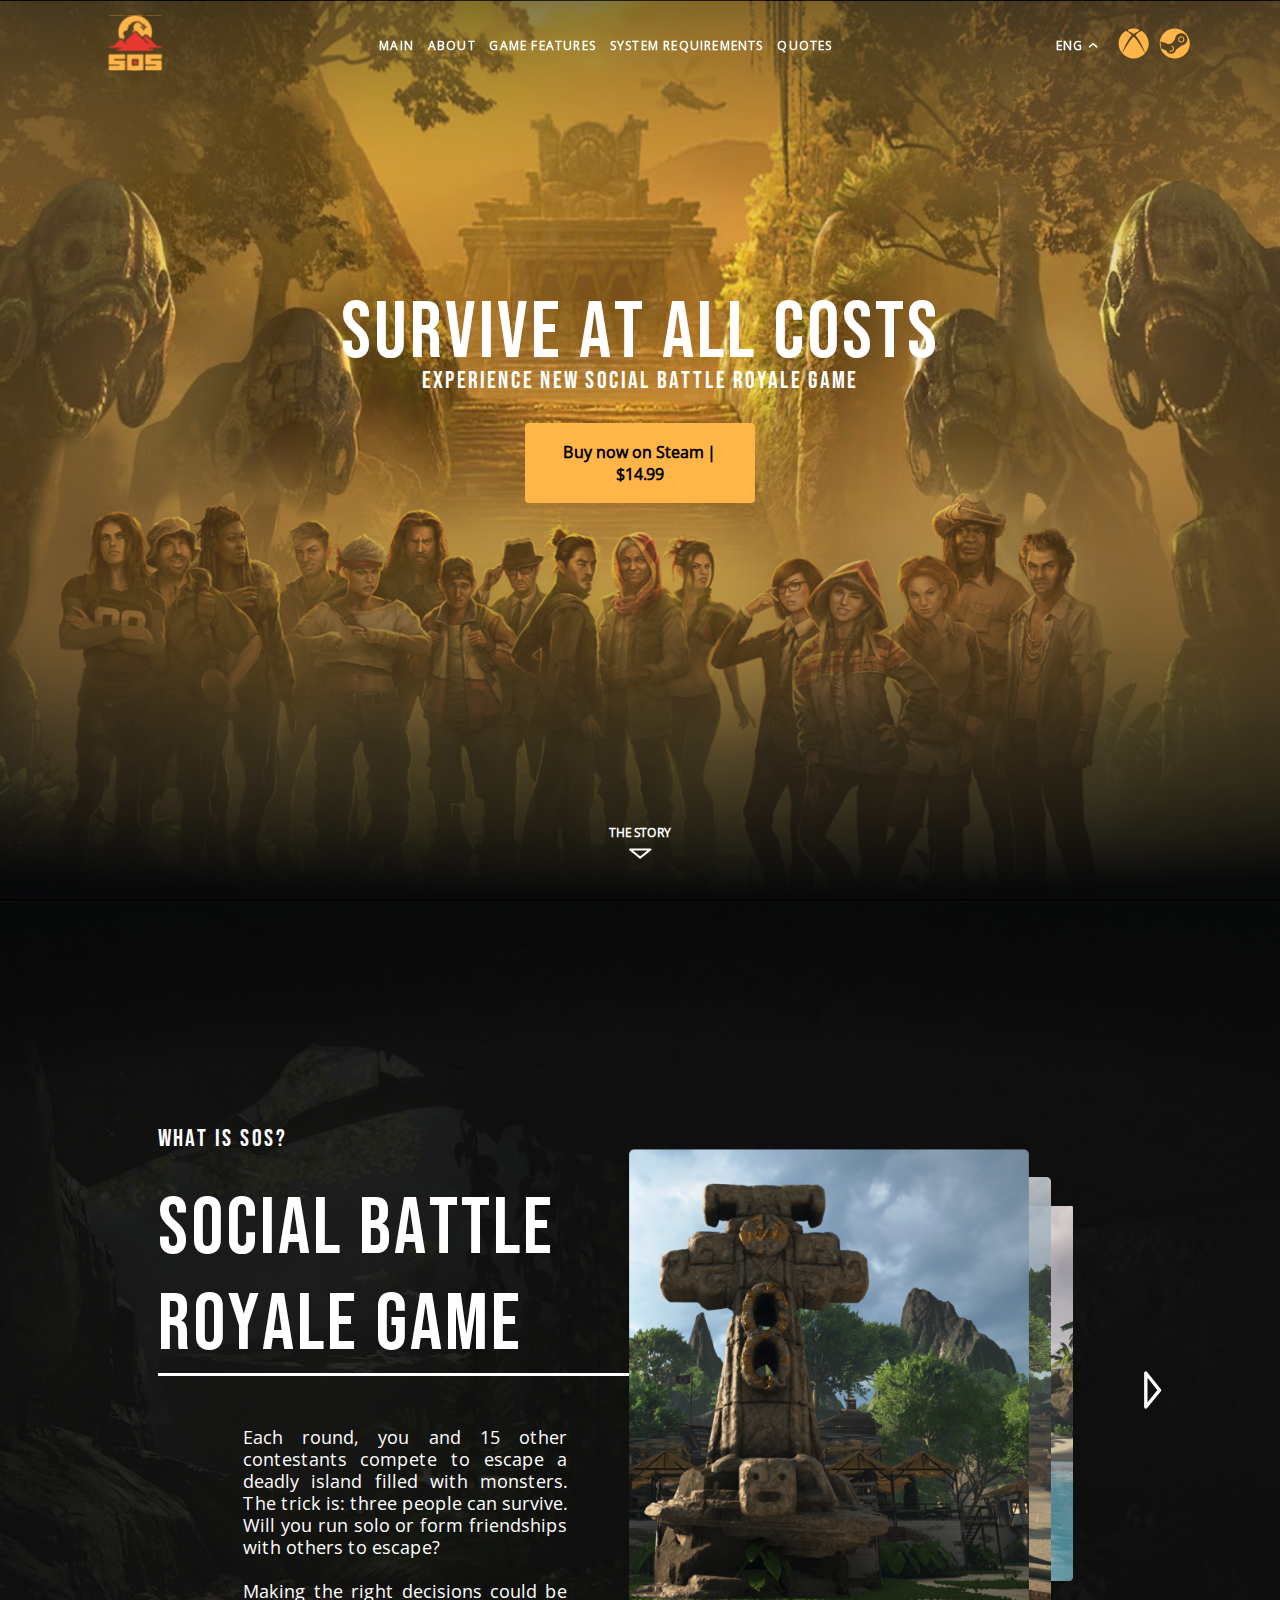
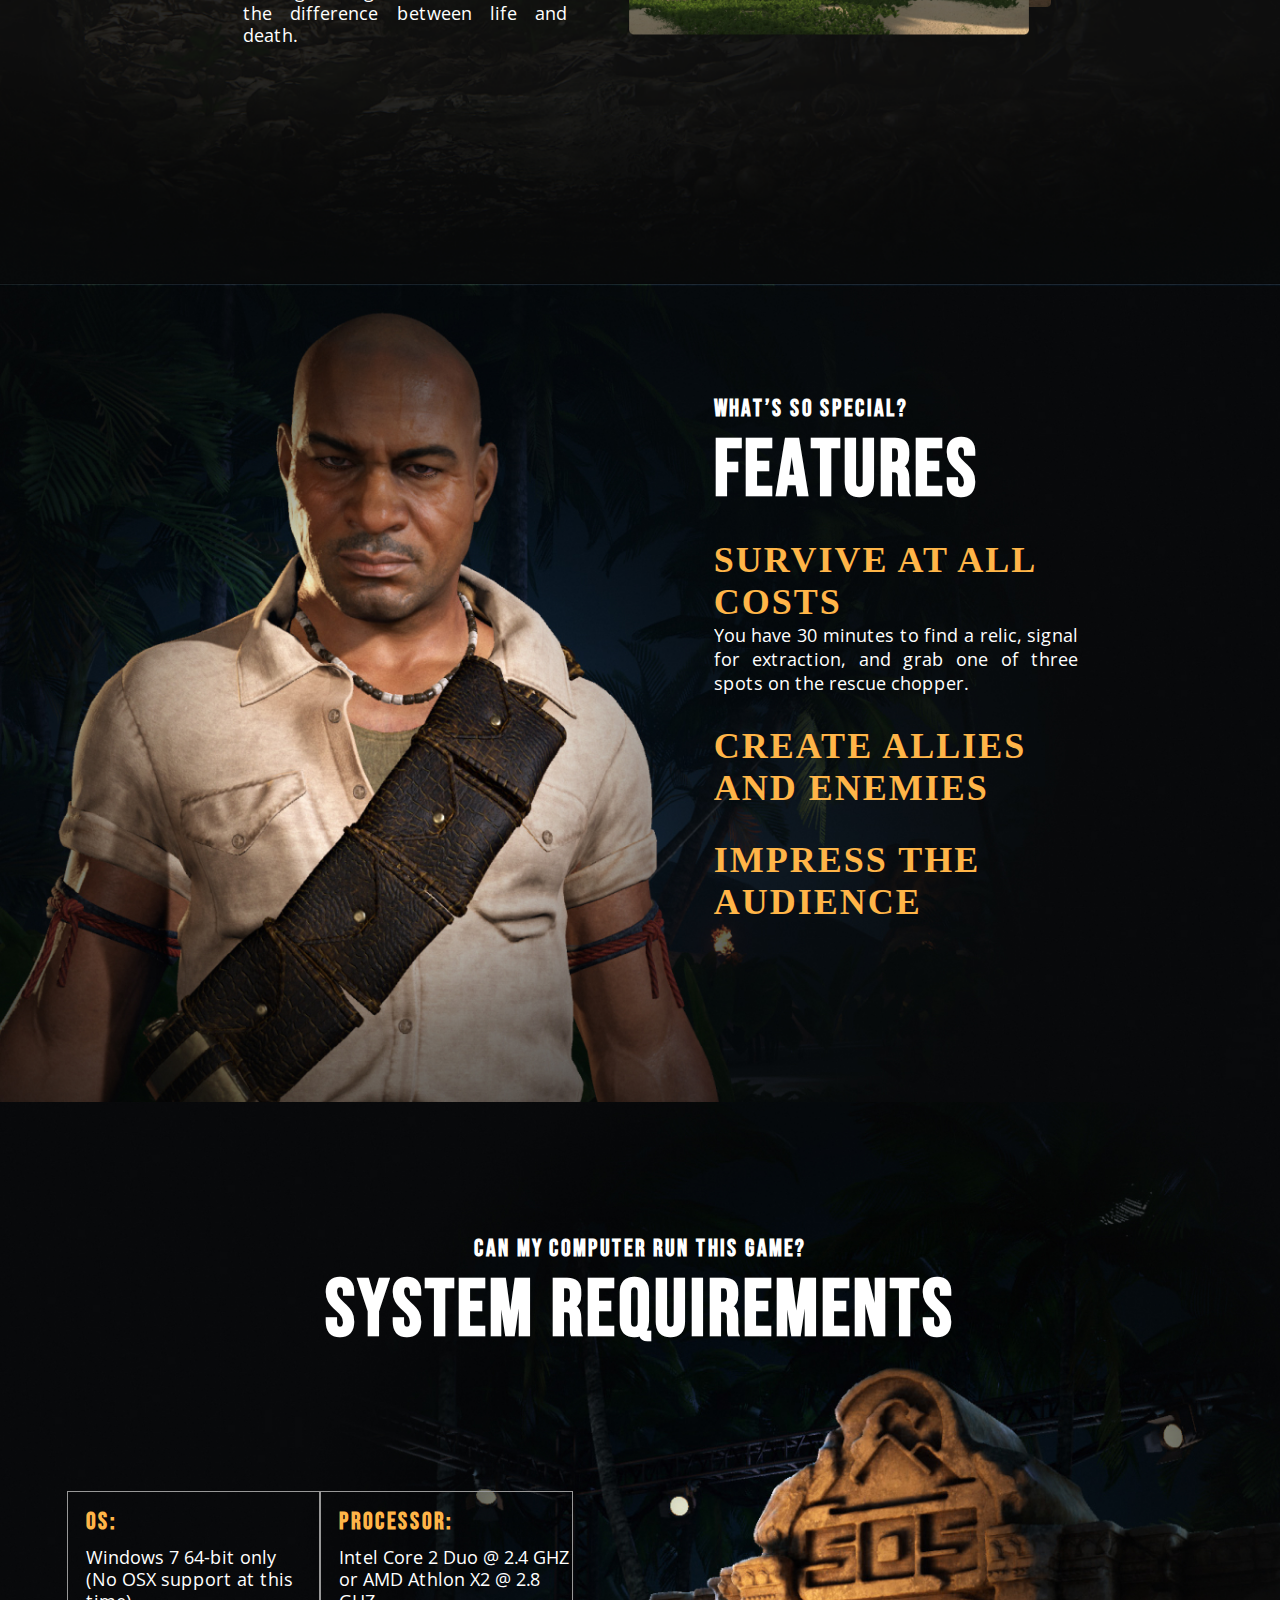
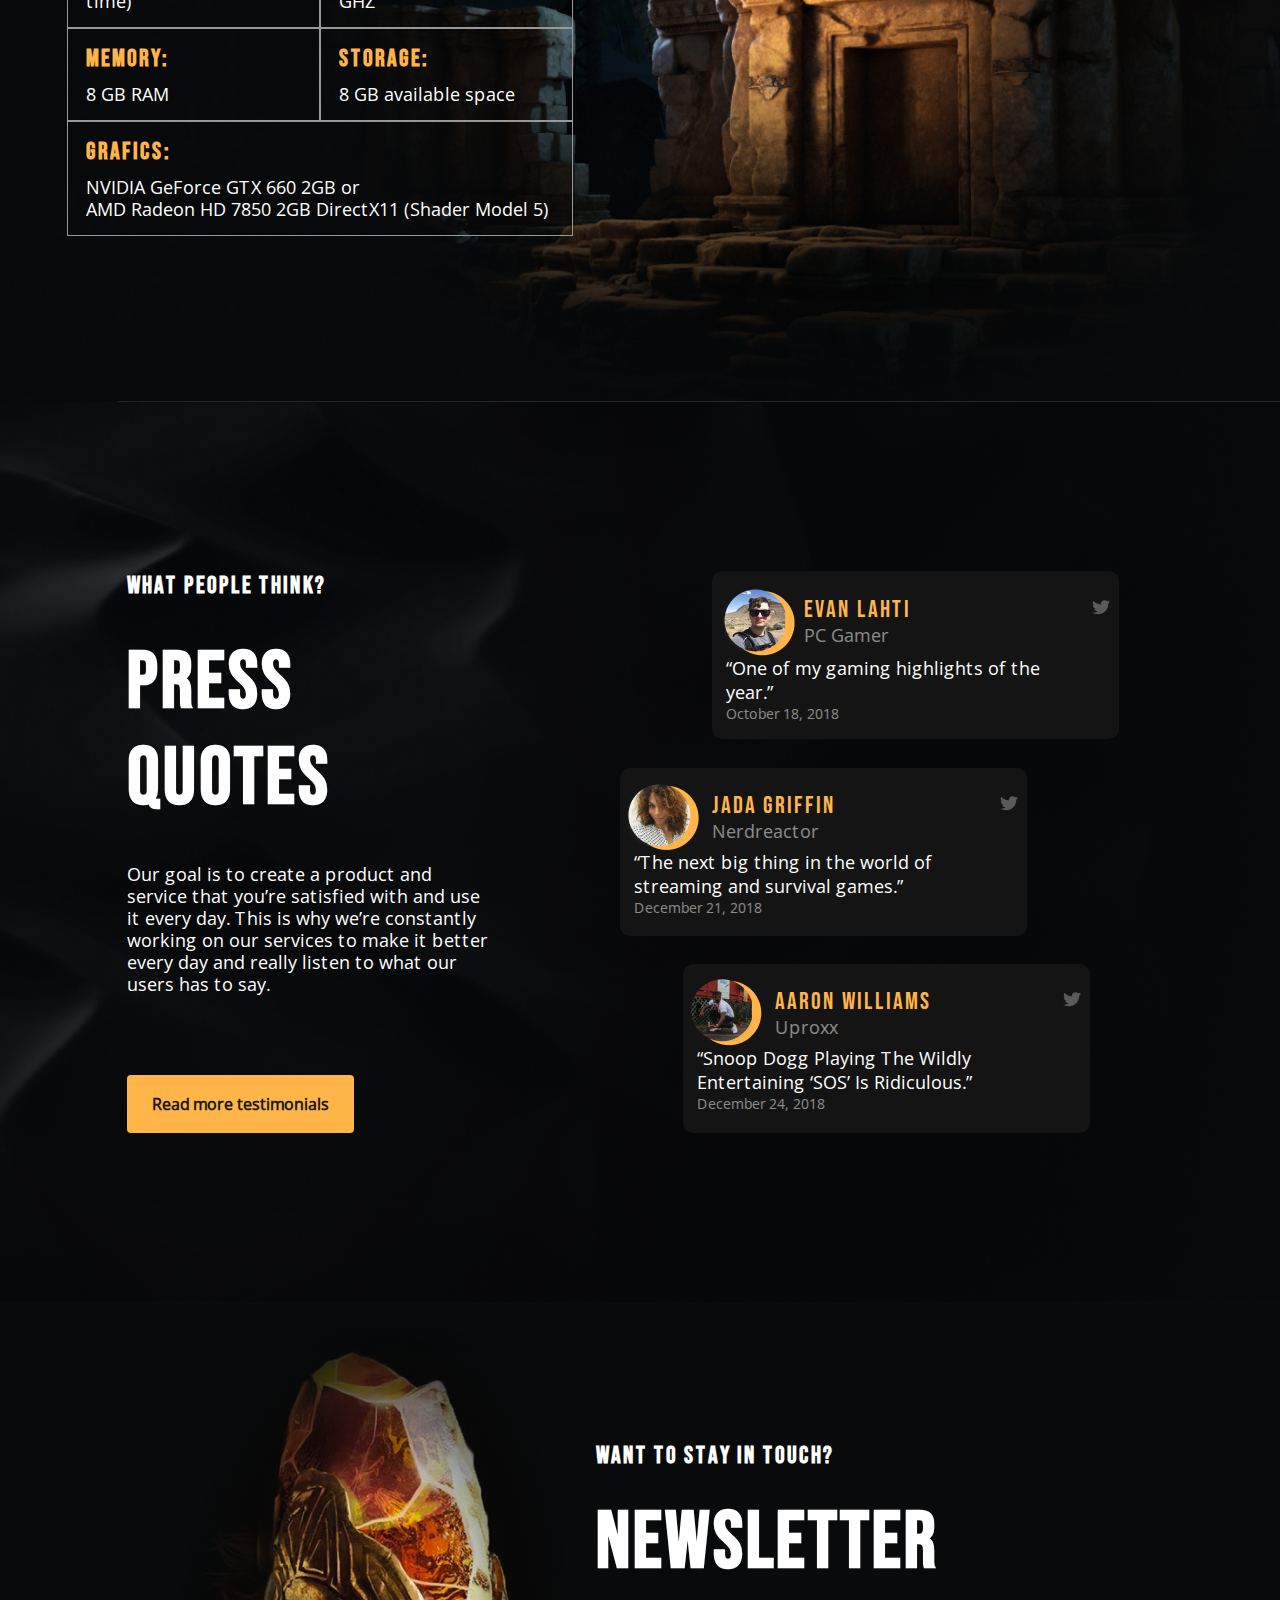
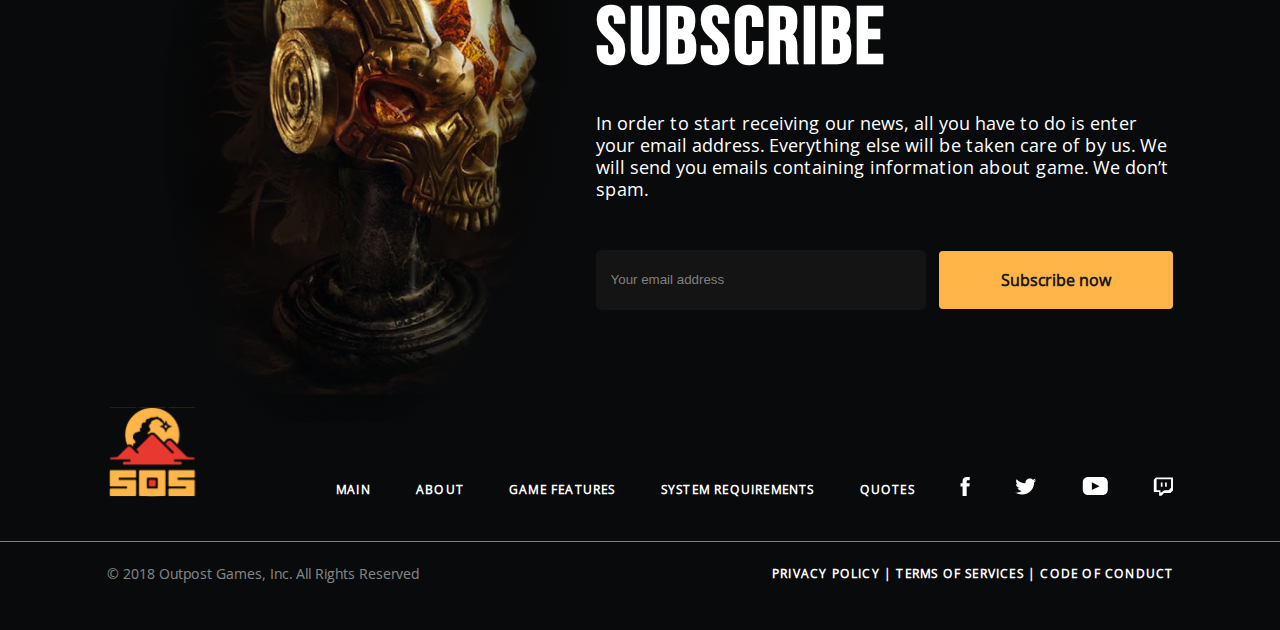
==== commit 15d379f1: "version 1.3" ====
--- a/index.html
+++ b/index.html
@@ -73,7 +73,7 @@
                 </div>
                 <p>Each round, you and 15 other contestants compete to escape a deadly island filled with
                     monsters. The trick is: three people can survive. Will you run solo or form friendships
-                    with others to escape? <br><br>Making the right decisions could be the difference between
+                    with others to escape?<br><br>Making the right decisions could be the difference between
                     <a href="#" class="p-decoration">life and death</a>.
                 </p>
 
--- a/css/style.css
+++ b/css/style.css
@@ -234,7 +234,7 @@
   }
 }
 .screen1 {
-  background-image: url("../img/background/bg_main.jpg");
+  background-image: url("../img/background/bg_main.png");
   background-position: center;
   background-repeat: no-repeat;
   background-size: cover;
@@ -337,7 +337,7 @@
 }
 
 .screen2 {
-  background-image: url("../img/background/bg_battle.jpg");
+  background-image: url("../img/background/bg_battle.png");
   background-position: center;
   background-repeat: no-repeat;
   background-size: cover;
@@ -413,8 +413,8 @@
   width: 100%;
   height: 2px;
   background-color: #FFB548;
-  -webkit-transform: scaleX(0);
-          transform: scaleX(0);
+  -webkit-transform: scaleX(1);
+          transform: scaleX(1);
   -webkit-transform-origin: center;
           transform-origin: center;
   -webkit-transition: -webkit-transform 0.5s ease;
@@ -1254,12 +1254,25 @@
     width: 70vw;
     margin-top: 15vh;
     margin-bottom: 15vh;
+    margin-left: 0;
   }
   .screen2 .screen2-slider .photo {
-    height: 80%;
-    width: 83.3333333333%;
+    width: 66.6666666667%;
   }
   .screen3 .container {
+    display: -webkit-box;
+    display: -ms-flexbox;
+    display: flex;
+    -webkit-box-orient: vertical;
+    -webkit-box-direction: normal;
+        -ms-flex-direction: column;
+            flex-direction: column;
+    -webkit-box-pack: justify;
+        -ms-flex-pack: justify;
+            justify-content: space-between;
+    -webkit-box-align: center;
+        -ms-flex-align: center;
+            align-items: center;
     margin: 0;
     width: 70vw;
   }
@@ -1271,11 +1284,16 @@
     font-size: clamp(18px, 2vh, 22px);
     margin-bottom: 0;
   }
+  .screen3 .container .accordion article {
+    max-width: 70vw;
+    min-width: auto;
+  }
   .screen3 .container .accordion label {
     font-size: 21px;
     letter-spacing: 2px;
   }
   .screen3 .container .accordion p {
+    width: 100%;
     text-align: justify;
     font-size: 14px;
     line-height: 16px;
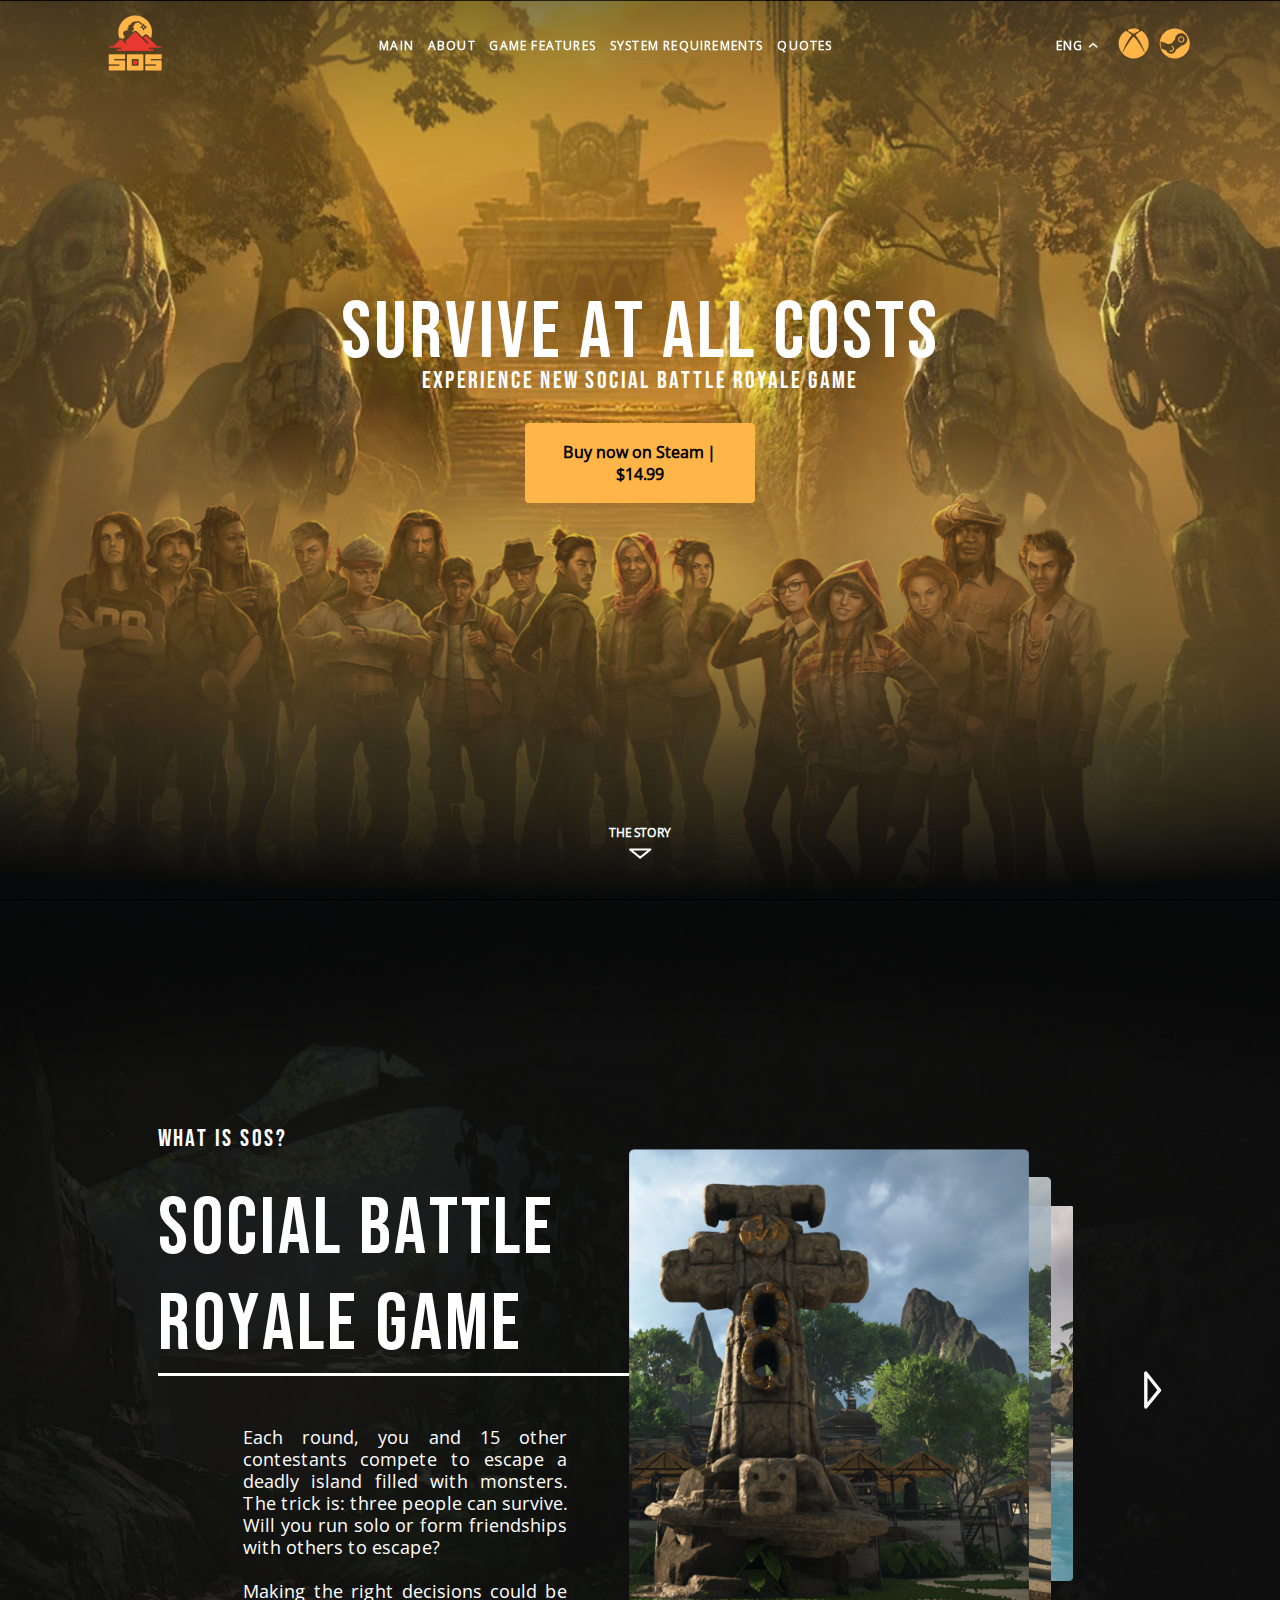
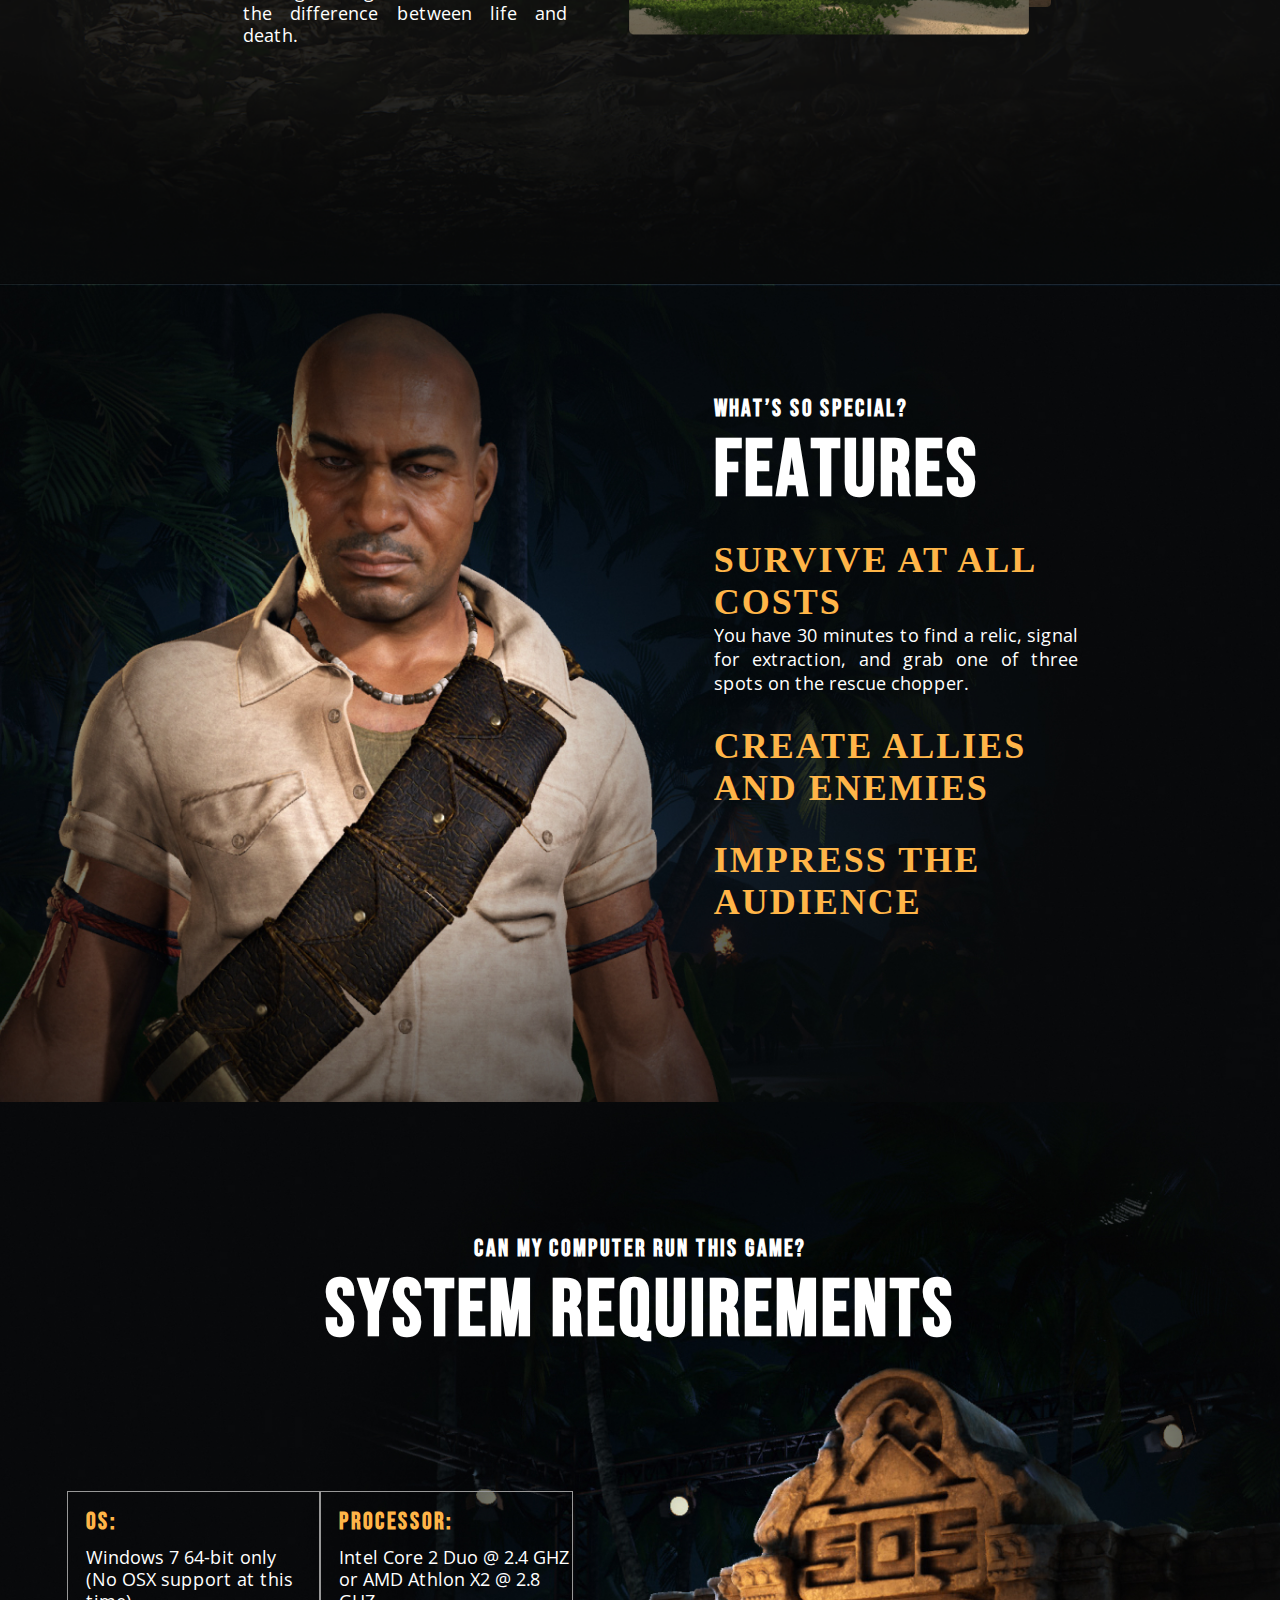
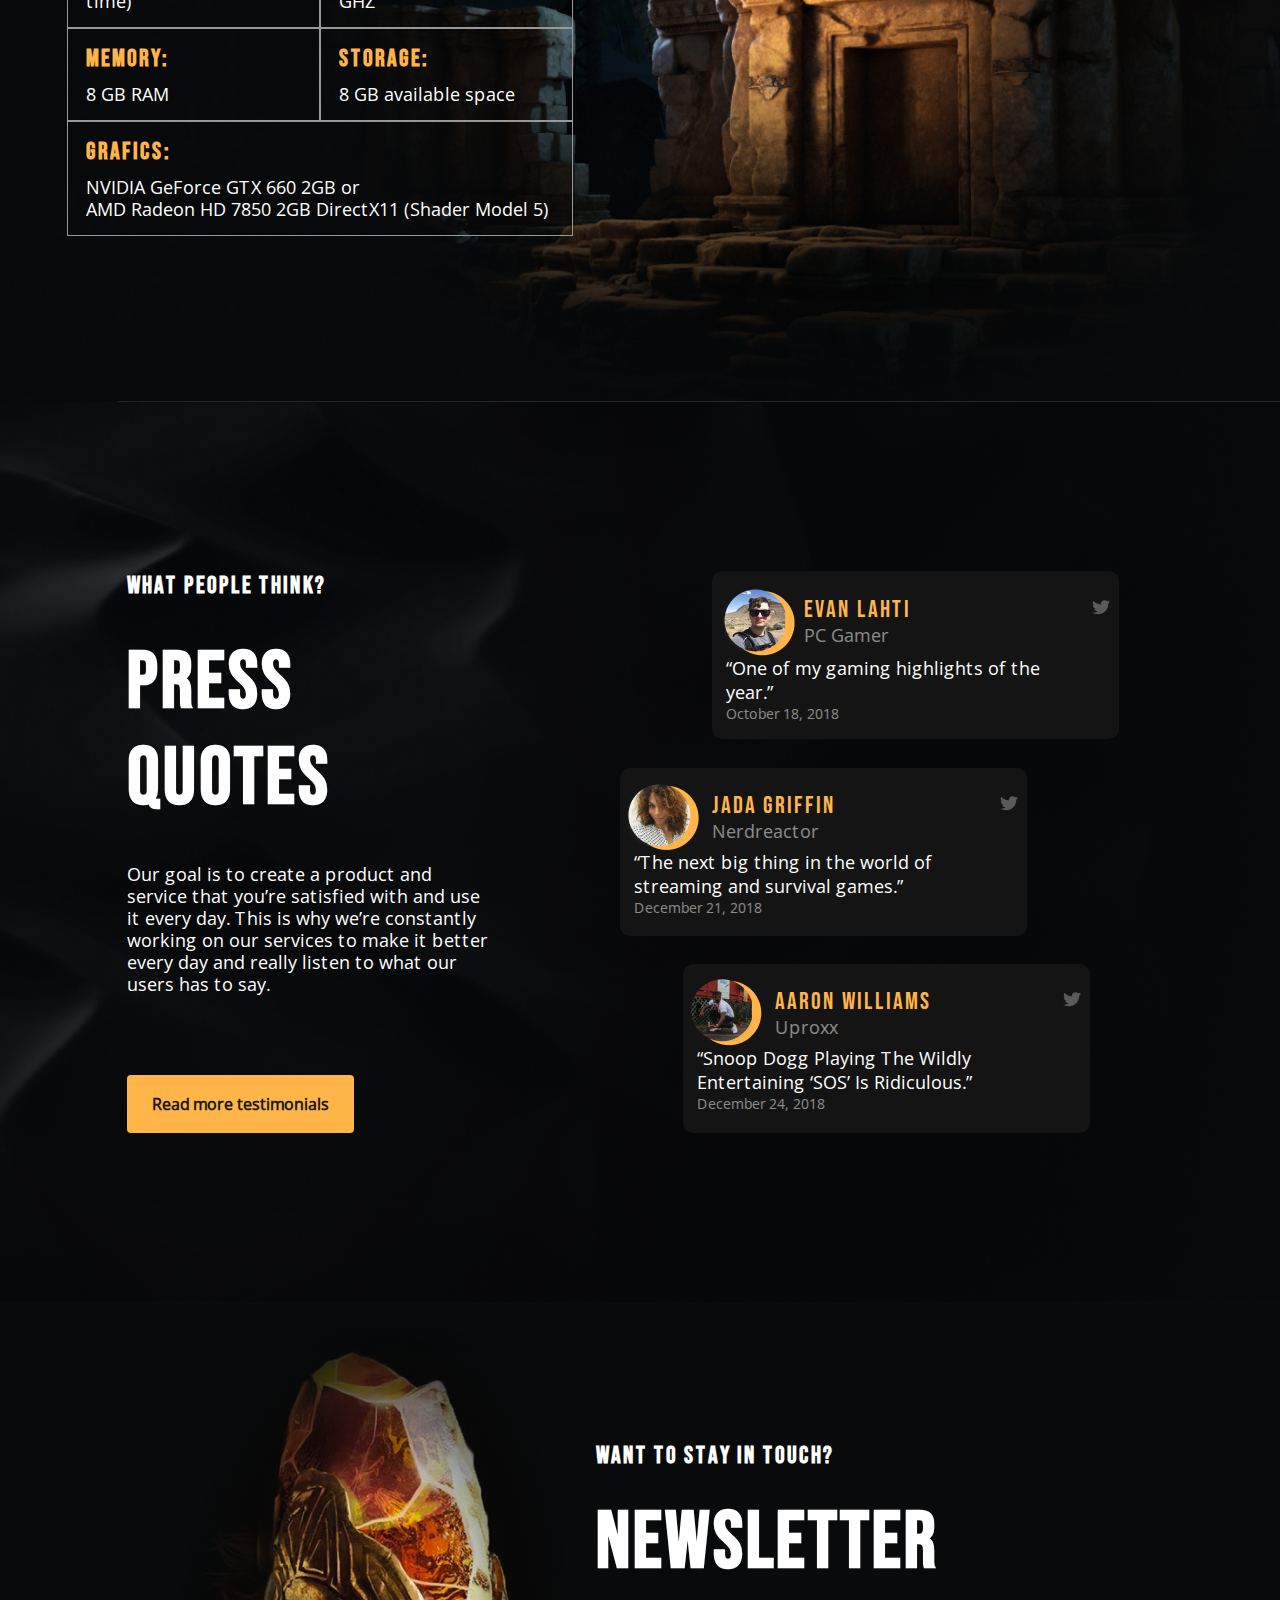
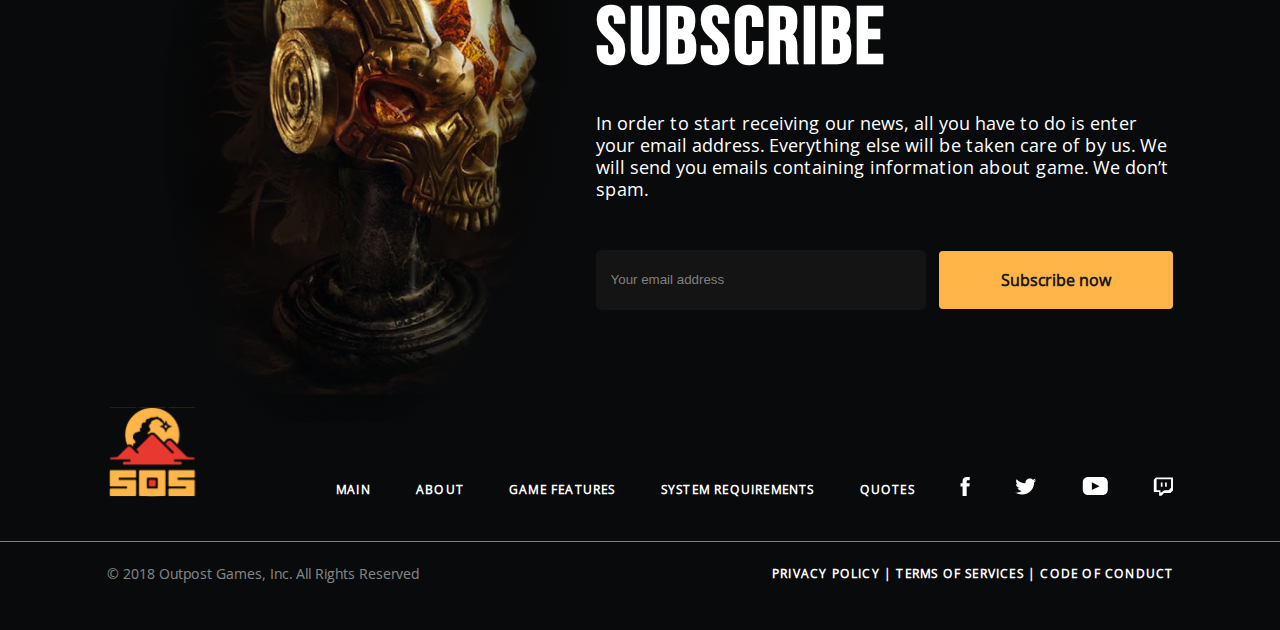
==== commit ce6c089d: "Add files via upload" ====
--- a/index.html
+++ b/index.html
@@ -12,7 +12,7 @@
 <body>
     <header>
         <a href="#main" class="header-logo">
-            <img src="./img/header/logo.svg" alt="Logotype" class="logotype">
+            <img src="./img/header/logo.png" alt="Logotype" class="logotype">
         </a>
         <nav class="nav nav-menu">
             <ul class="nav-list">
